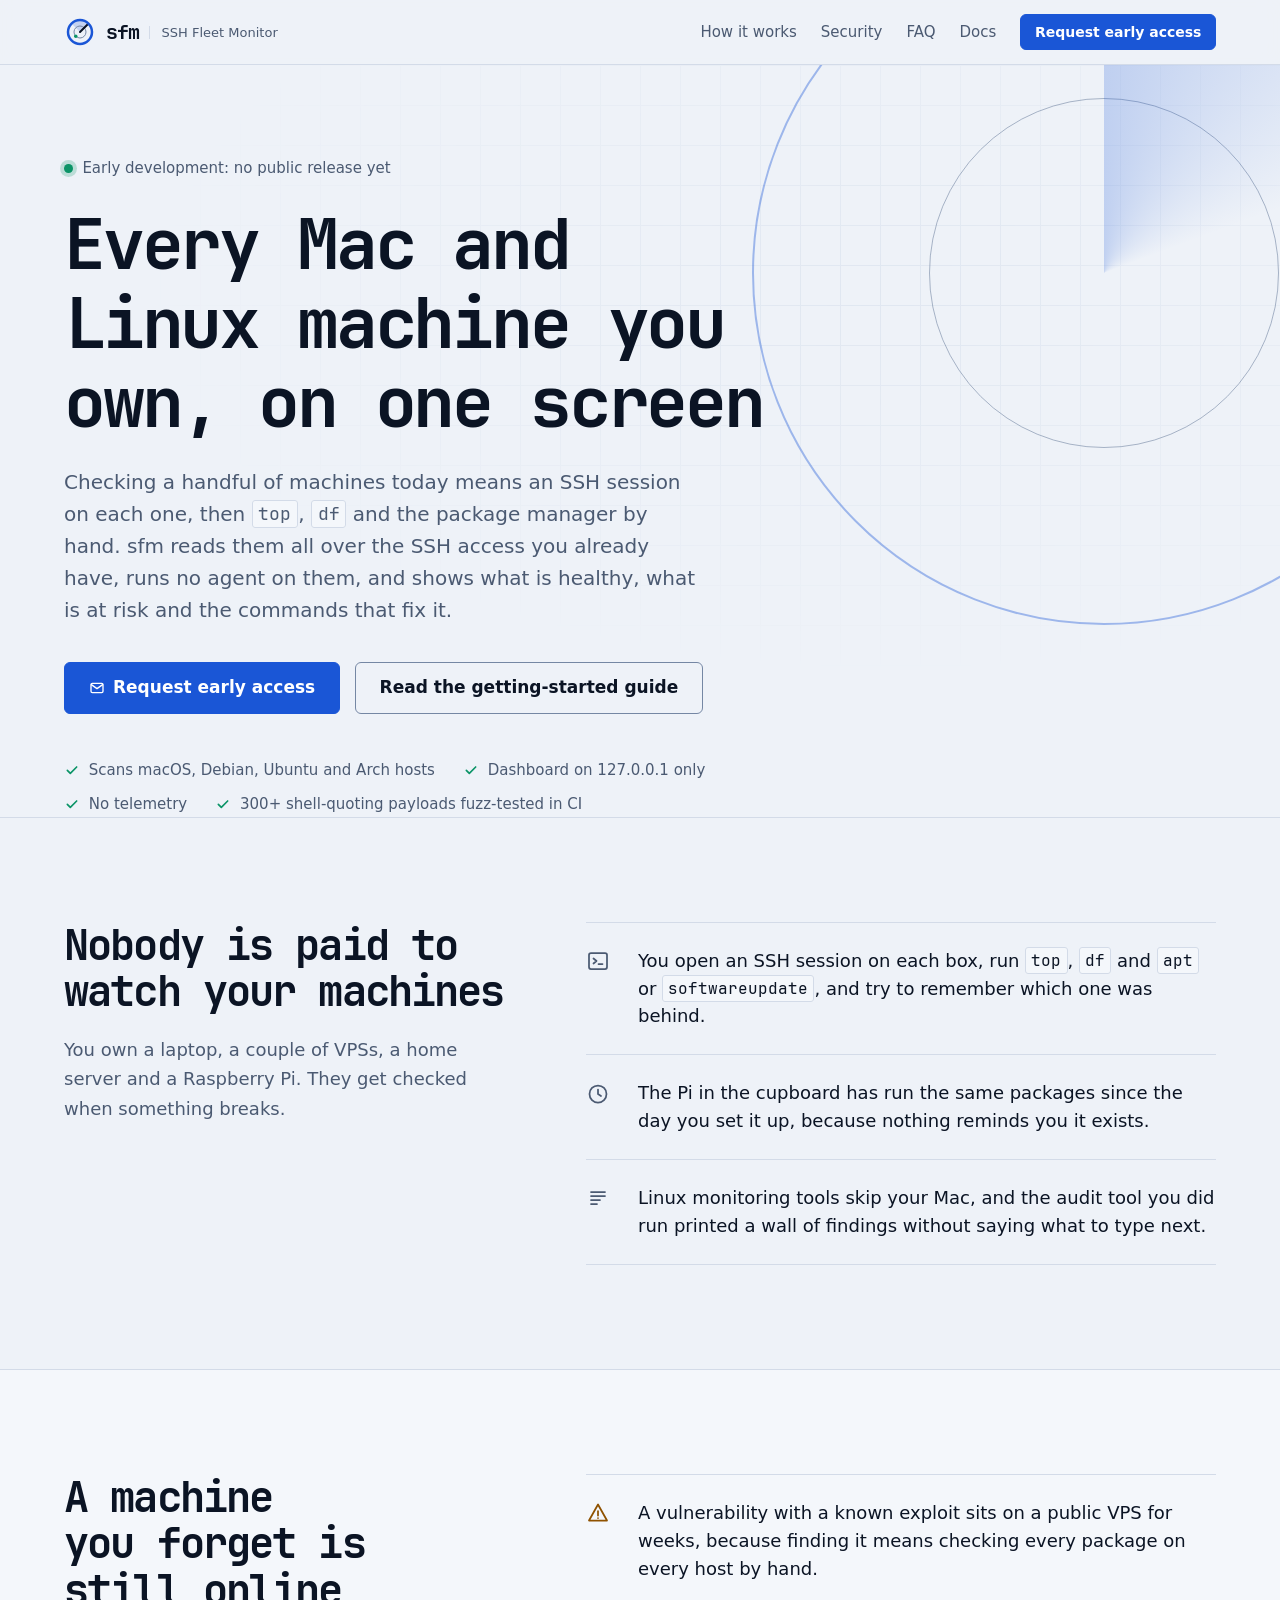
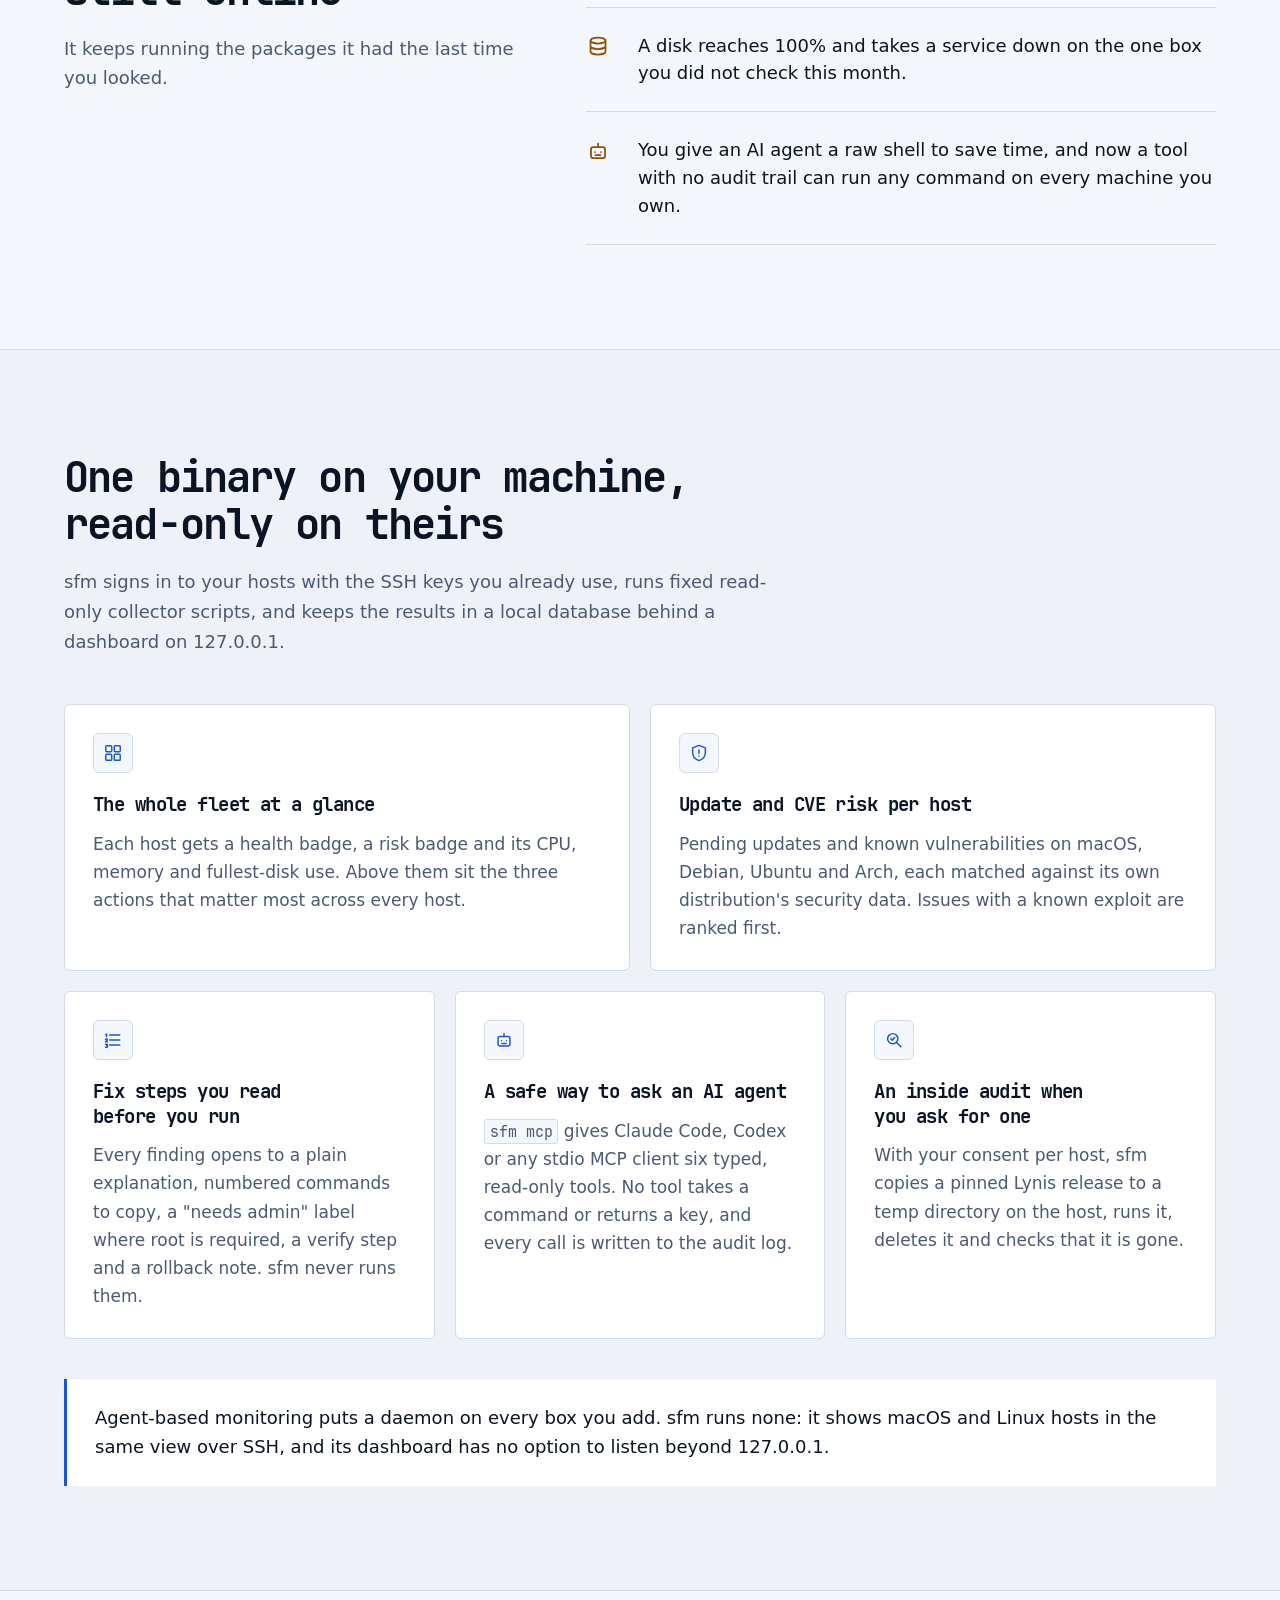
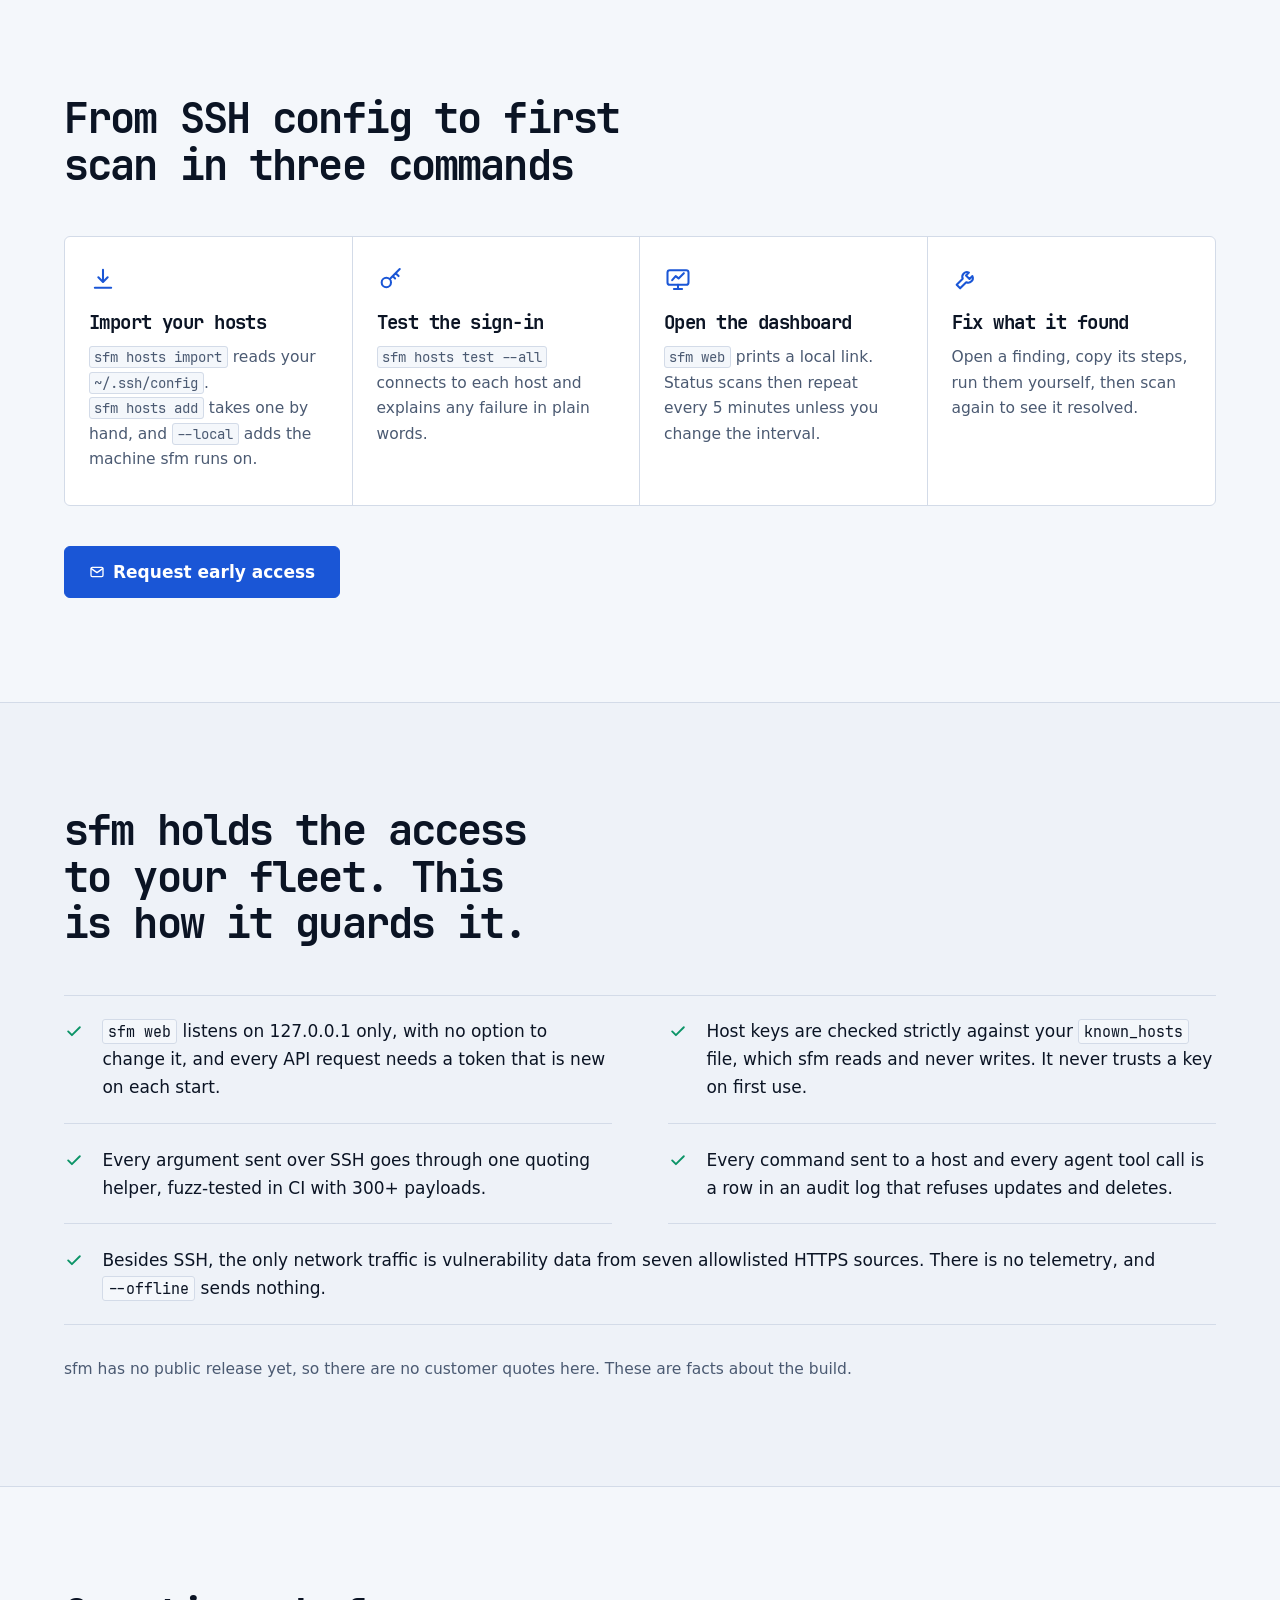
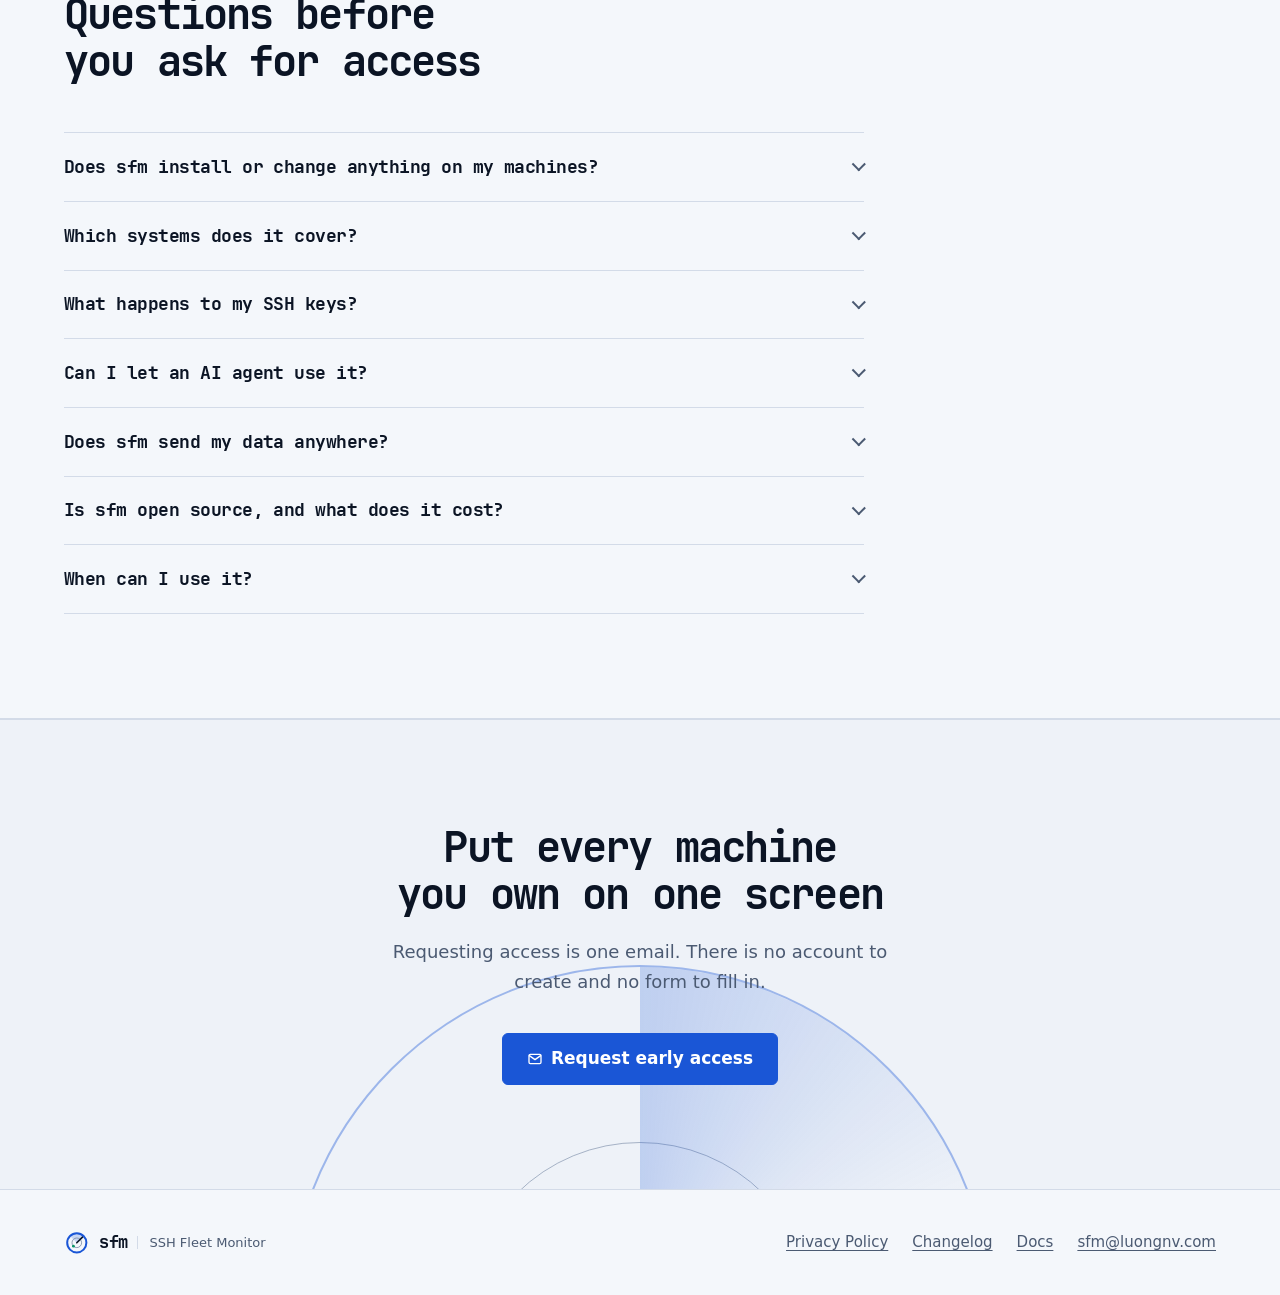
==== site/index.html @ f8fc0d54 "feat: add the sfm landing page, docs, changelog and privacy policy A static site in site/ (plain HTM" ====
<!doctype html>
<html lang="en">
<head>
<meta charset="utf-8">
<meta name="viewport" content="width=device-width, initial-scale=1">
<meta http-equiv="Content-Security-Policy" content="default-src 'none'; img-src 'self'; style-src 'self'; font-src 'self'; base-uri 'none'; form-action 'none'">
<meta name="referrer" content="no-referrer">
<meta name="color-scheme" content="light dark">
<title>sfm: every Mac and Linux machine you own, on one screen</title>
<meta name="description" content="sfm (SSH Fleet Monitor) reads your macOS and Linux machines over the SSH access you already have, runs no agent on them, and shows health, update and CVE risk, and the commands that fix it.">
<link rel="canonical" href="https://sfm.luongnv.com/">
<meta property="og:type" content="website">
<meta property="og:site_name" content="sfm">
<meta property="og:title" content="sfm: every Mac and Linux machine you own, on one screen">
<meta property="og:description" content="sfm (SSH Fleet Monitor) reads your macOS and Linux machines over the SSH access you already have, runs no agent on them, and shows health, update and CVE risk, and the commands that fix it.">
<meta property="og:url" content="https://sfm.luongnv.com/">
<meta property="og:image" content="https://sfm.luongnv.com/assets/logo/logo-icon-512.png">
<meta name="twitter:card" content="summary">
<link rel="icon" type="image/svg+xml" href="assets/logo/favicon.svg">
<link rel="icon" sizes="48x48" href="assets/logo/favicon.ico">
<link rel="apple-touch-icon" href="assets/logo/logo-icon-512.png">
<link rel="preload" href="assets/fonts/JetBrainsMono-Bold.woff2" as="font" type="font/woff2" crossorigin>
<link rel="stylesheet" href="assets/css/site.css">
</head>
<body>
<a class="skip" href="#main">Skip to content</a>
<header class="site-header">
<div class="wrap">
<a class="brand" href="index.html" aria-label="sfm home">
<svg viewBox="0 0 64 64" aria-hidden="true" focusable="false">
<path class="mark-sector" d="M32 32L15.03 15.03A24 24 0 0 1 48.97 15.03Z"/>
<path class="mark-range" stroke-width="2" d="M20 32a12 12 0 1 0 24 0a12 12 0 1 0 -24 0Z"/>
<path class="mark-sweep" stroke-width="4" stroke-linecap="round" d="M32 32L47.56 16.44"/>
<path class="mark-ring" stroke-width="5" d="M8 32a24 24 0 1 0 48 0a24 24 0 1 0 -48 0Z"/>
<path class="mark-host" d="M20.01 40.49a3.5 3.5 0 1 0 7 0a3.5 3.5 0 1 0 -7 0Z"/>
</svg>
<span>sfm</span>
<span class="brand-name">SSH Fleet Monitor</span>
</a>
<nav class="nav" aria-label="Main">
<a class="nav-link" href="#how">How it works</a>
<a class="nav-link" href="#security">Security</a>
<a class="nav-link" href="#faq">FAQ</a>
<a class="nav-link" href="docs.html">Docs</a>
<a class="btn btn-sm" href="mailto:sfm@luongnv.com?subject=sfm%20early%20access">Request early access</a>
</nav>
</div>
</header>
<main id="main">

<section class="hero">
<div class="scope" aria-hidden="true"></div>
<div class="wrap">
<div class="hero-copy">
<p class="status">Early development: no public release yet</p>
<h1>Every Mac and Linux machine you own, on one screen</h1>
<p class="lede">Checking a handful of machines today means an SSH session on each one, then <code>top</code>, <code>df</code> and the package manager by hand. sfm reads them all over the SSH access you already have, runs no agent on them, and shows what is healthy, what is at risk and the commands that fix it.</p>
<div class="actions">
<a class="btn btn-lg" href="mailto:sfm@luongnv.com?subject=sfm%20early%20access"><svg viewBox="0 0 24 24" aria-hidden="true" focusable="false"><rect x="3" y="5" width="18" height="14" rx="2"/><path d="m3.5 7 8.5 6 8.5-6"/></svg>Request early access</a>
<a class="btn btn-lg btn-ghost" href="docs.html">Read the getting-started guide</a>
</div>
<ul class="trust">
<li><svg viewBox="0 0 24 24" aria-hidden="true" focusable="false"><path d="m5 12.5 4.5 4.5L19 7.5"/></svg>Scans macOS, Debian, Ubuntu and Arch hosts</li>
<li><svg viewBox="0 0 24 24" aria-hidden="true" focusable="false"><path d="m5 12.5 4.5 4.5L19 7.5"/></svg>Dashboard on 127.0.0.1 only</li>
<li><svg viewBox="0 0 24 24" aria-hidden="true" focusable="false"><path d="m5 12.5 4.5 4.5L19 7.5"/></svg>No telemetry</li>
<li><svg viewBox="0 0 24 24" aria-hidden="true" focusable="false"><path d="m5 12.5 4.5 4.5L19 7.5"/></svg>300+ shell-quoting payloads fuzz-tested in CI</li>
</ul>
</div>

</div>
<div class="hero-base"></div>
</section>

<section class="section" id="problem">
<div class="wrap split">
<div class="section-head">
<h2>Nobody is paid to watch your machines</h2>
<p>You own a laptop, a couple of VPSs, a home server and a Raspberry Pi. They get checked when something breaks.</p>
</div>
<ul class="cases">
<li><svg viewBox="0 0 24 24" aria-hidden="true" focusable="false"><rect x="3" y="4" width="18" height="16" rx="2"/><path d="m7.5 9.5 3 2.5-3 2.5M12.5 15h4"/></svg><span>You open an SSH session on each box, run <code>top</code>, <code>df</code> and <code>apt</code> or <code>softwareupdate</code>, and try to remember which one was behind.</span></li>
<li><svg viewBox="0 0 24 24" aria-hidden="true" focusable="false"><circle cx="12" cy="12" r="8.5"/><path d="M12 7.5V12l3 2"/></svg><span>The Pi in the cupboard has run the same packages since the day you set it up, because nothing reminds you it exists.</span></li>
<li><svg viewBox="0 0 24 24" aria-hidden="true" focusable="false"><path d="M5 6h14M5 10h14M5 14h9M5 18h6"/></svg><span>Linux monitoring tools skip your Mac, and the audit tool you did run printed a wall of findings without saying what to type next.</span></li>
</ul>
</div>
</section>

<section class="section band" id="cost">
<div class="wrap split">
<div class="section-head">
<h2>A machine you forget is still online</h2>
<p>It keeps running the packages it had the last time you looked.</p>
</div>
<ul class="cases cases-warn">
<li><svg viewBox="0 0 24 24" aria-hidden="true" focusable="false"><path d="M12 3.5 3 19.5h18L12 3.5Z"/><path d="M12 10v4.5M12 17h.01"/></svg><span>A vulnerability with a known exploit sits on a public VPS for weeks, because finding it means checking every package on every host by hand.</span></li>
<li><svg viewBox="0 0 24 24" aria-hidden="true" focusable="false"><ellipse cx="12" cy="6.5" rx="7.5" ry="3"/><path d="M4.5 6.5v11c0 1.7 3.4 3 7.5 3s7.5-1.3 7.5-3v-11M4.5 12c0 1.7 3.4 3 7.5 3s7.5-1.3 7.5-3"/></svg><span>A disk reaches 100% and takes a service down on the one box you did not check this month.</span></li>
<li><svg viewBox="0 0 24 24" aria-hidden="true" focusable="false"><rect x="5" y="8" width="14" height="11" rx="2"/><path d="M12 8V4.5M9 13h.01M15 13h.01M9.5 16h5"/></svg><span>You give an AI agent a raw shell to save time, and now a tool with no audit trail can run any command on every machine you own.</span></li>
</ul>
</div>
</section>

<section class="section" id="solution">
<div class="wrap">
<div class="section-head">
<h2>One binary on your machine, read-only on theirs</h2>
<p>sfm signs in to your hosts with the SSH keys you already use, runs fixed read-only collector scripts, and keeps the results in a local database behind a dashboard on 127.0.0.1.</p>
</div>
<div class="features">
<article class="feature feature-wide">
<svg class="feature-icon" viewBox="0 0 24 24" aria-hidden="true" focusable="false"><rect x="3.5" y="3.5" width="7" height="7" rx="1"/><rect x="13.5" y="3.5" width="7" height="7" rx="1"/><rect x="3.5" y="13.5" width="7" height="7" rx="1"/><rect x="13.5" y="13.5" width="7" height="7" rx="1"/></svg>
<h3>The whole fleet at a glance</h3>
<p>Each host gets a health badge, a risk badge and its CPU, memory and fullest-disk use. Above them sit the three actions that matter most across every host.</p>
</article>
<article class="feature feature-wide">
<svg class="feature-icon" viewBox="0 0 24 24" aria-hidden="true" focusable="false"><path d="M12 3 4.5 6v5.5c0 4.4 3 8 7.5 9.5 4.5-1.500 7.500-5.100 7.500-9.500V6L12 3Z"/><path d="M12 8.5v4M12 15.500h.010"/></svg>
<h3>Update and CVE risk per host</h3>
<p>Pending updates and known vulnerabilities on macOS, Debian, Ubuntu and Arch, each matched against its own distribution's security data. Issues with a known exploit are ranked first.</p>
</article>
<article class="feature">
<svg class="feature-icon" viewBox="0 0 24 24" aria-hidden="true" focusable="false"><path d="M8 6h12M8 12h12M8 18h12"/><path d="M3.500 5.500 4.500 5v3M3.300 11.300a1 1 0 1 1 1.700.900L3.300 14h2M3.300 17h1.400a.9.900 0 0 1 0 1.800.9.900 0 0 1 0 1.800H3.300"/></svg>
<h3>Fix steps you read before you run</h3>
<p>Every finding opens to a plain explanation, numbered commands to copy, a "needs admin" label where root is required, a verify step and a rollback note. sfm never runs them.</p>
</article>
<article class="feature">
<svg class="feature-icon" viewBox="0 0 24 24" aria-hidden="true" focusable="false"><rect x="5" y="8" width="14" height="11" rx="2"/><path d="M12 8V4.500M9 13h.010M15 13h.010M9.500 16h5"/></svg>
<h3>A safe way to ask an AI agent</h3>
<p><code>sfm mcp</code> gives Claude Code, Codex or any stdio MCP client six typed, read-only tools. No tool takes a command or returns a key, and every call is written to the audit log.</p>
</article>
<article class="feature">
<svg class="feature-icon" viewBox="0 0 24 24" aria-hidden="true" focusable="false"><circle cx="10.500" cy="10.500" r="6"/><path d="m15 15 5 5M8.300 10.700l1.600 1.600 3-3.200"/></svg>
<h3>An inside audit when you ask for one</h3>
<p>With your consent per host, sfm copies a pinned Lynis release to a temp directory on the host, runs it, deletes it and checks that it is gone.</p>
</article>
</div>
<p class="versus">Agent-based monitoring puts a daemon on every box you add. sfm runs none: it shows macOS and Linux hosts in the same view over SSH, and its dashboard has no option to listen beyond 127.0.0.1.</p>

</div>
</section>

<section class="section band" id="how">
<div class="wrap">
<div class="section-head">
<h2>From SSH config to first scan in three commands</h2>
</div>
<ol class="steps">
<li><svg viewBox="0 0 24 24" aria-hidden="true" focusable="false"><path d="M12 4v10M8 10.500l4 4 4-4M5 19.500h14"/></svg>
<h3>Import your hosts</h3>
<p><code>sfm hosts import</code> reads your <code>~/.ssh/config</code>. <code>sfm hosts add</code> takes one by hand, and <code>--local</code> adds the machine sfm runs on.</p></li>
<li><svg viewBox="0 0 24 24" aria-hidden="true" focusable="false"><circle cx="8" cy="15" r="4"/><path d="m11 12 8.500-8.500M16 7l2.500 2.500M13.500 9.500l2 2"/></svg>
<h3>Test the sign-in</h3>
<p><code>sfm hosts test --all</code> connects to each host and explains any failure in plain words.</p></li>
<li><svg viewBox="0 0 24 24" aria-hidden="true" focusable="false"><rect x="3" y="4.500" width="18" height="12.500" rx="2"/><path d="M8.500 20.500h7M12 17v3.500M7 13l3-3.500 2.500 2 4.500-4.500"/></svg>
<h3>Open the dashboard</h3>
<p><code>sfm web</code> prints a local link. Status scans then repeat every 5 minutes unless you change the interval.</p></li>
<li><svg viewBox="0 0 24 24" aria-hidden="true" focusable="false"><path d="M14.500 6.500a4 4 0 0 0-5.300 5.300L4 17l3 3 5.200-5.200a4 4 0 0 0 5.300-5.300L15 12l-3-3 2.500-2.500Z"/></svg>
<h3>Fix what it found</h3>
<p>Open a finding, copy its steps, run them yourself, then scan again to see it resolved.</p></li>
</ol>
<div class="actions after-steps">
<a class="btn btn-lg" href="mailto:sfm@luongnv.com?subject=sfm%20early%20access"><svg viewBox="0 0 24 24" aria-hidden="true" focusable="false"><rect x="3" y="5" width="18" height="14" rx="2"/><path d="m3.5 7 8.5 6 8.5-6"/></svg>Request early access</a>
</div>
</div>
</section>

<section class="section" id="security">
<div class="wrap">
<div class="section-head">
<h2>sfm holds the access to your fleet. This is how it guards it.</h2>
</div>
<ul class="guards">
<li><svg viewBox="0 0 24 24" aria-hidden="true" focusable="false"><path d="m5 12.5 4.5 4.5L19 7.5"/></svg><span><code>sfm web</code> listens on 127.0.0.1 only, with no option to change it, and every API request needs a token that is new on each start.</span></li>
<li><svg viewBox="0 0 24 24" aria-hidden="true" focusable="false"><path d="m5 12.5 4.5 4.5L19 7.5"/></svg><span>Host keys are checked strictly against your <code>known_hosts</code> file, which sfm reads and never writes. It never trusts a key on first use.</span></li>
<li><svg viewBox="0 0 24 24" aria-hidden="true" focusable="false"><path d="m5 12.5 4.5 4.5L19 7.5"/></svg><span>Every argument sent over SSH goes through one quoting helper, fuzz-tested in CI with 300+ payloads.</span></li>
<li><svg viewBox="0 0 24 24" aria-hidden="true" focusable="false"><path d="m5 12.5 4.5 4.5L19 7.5"/></svg><span>Every command sent to a host and every agent tool call is a row in an audit log that refuses updates and deletes.</span></li>
<li><svg viewBox="0 0 24 24" aria-hidden="true" focusable="false"><path d="m5 12.5 4.5 4.5L19 7.5"/></svg><span>Besides SSH, the only network traffic is vulnerability data from seven allowlisted HTTPS sources. There is no telemetry, and <code>--offline</code> sends nothing.</span></li>
</ul>
<p class="note">sfm has no public release yet, so there are no customer quotes here. These are facts about the build.</p>
</div>
</section>

<section class="section band" id="faq">
<div class="wrap">
<div class="section-head">
<h2>Questions before you ask for access</h2>
</div>
<div class="faq">
<details>
<summary>Does sfm install or change anything on my machines?</summary>
<p>No agent, no daemon and no changes. Status and risk scans run fixed read-only scripts over SSH and write no files of their own on the host. Fix steps are text to copy: sfm never runs them. The optional Lynis audit is the one exception. It needs your consent per host, runs from a temp directory and removes it afterwards.</p>
</details>
<details>
<summary>Which systems does it cover?</summary>
<p>sfm runs on macOS (Apple Silicon and Intel) and Linux (x64 and arm64). It scans hosts running macOS, Debian, Ubuntu and its derivatives, and Arch Linux and its derivatives. The Lynis audit covers macOS and Debian hosts. There is no Windows build.</p>
</details>
<details>
<summary>What happens to my SSH keys?</summary>
<p>By default sfm uses ssh-agent or the <code>IdentityFile</code> already in your SSH config and never copies a key. If you paste or generate a dedicated key, it is stored only as AES-256-GCM ciphertext, with the master key in the OS keychain. No interface prints or returns a private key.</p>
</details>
<details>
<summary>Can I let an AI agent use it?</summary>
<p>Yes, through <code>sfm mcp</code>. Its six tools read stored scan results. The one tool that reaches a host runs the read-only status collector at most once per 60 seconds per host. Every answer carries a fixed notice that its strings are untrusted data, never instructions.</p>
</details>
<details>
<summary>Does sfm send my data anywhere?</summary>
<p>There is no telemetry and no hosted service. <code>sfm web</code> downloads vulnerability data from seven allowlisted sources. One of them, OSV.dev, receives CVE IDs only, never a package, version or hostname. <code>sfm web --offline</code> uses cached data and sends nothing.</p>
</details>
<details>
<summary>Is sfm open source, and what does it cost?</summary>
<p>sfm is proprietary software. Pricing and license terms are not announced; they will be published with the first release.</p>
</details>
<details>
<summary>When can I use it?</summary>
<p>sfm is in early development and has no public release yet. Request early access by email to be told when a build is available.</p>
</details>
</div>
</div>
</section>

<section class="final">
<div class="scope" aria-hidden="true"></div>
<div class="wrap">
<h2>Put every machine you own on one screen</h2>
<p>Requesting access is one email. There is no account to create and no form to fill in.</p>
<div class="actions">
<a class="btn btn-lg" href="mailto:sfm@luongnv.com?subject=sfm%20early%20access"><svg viewBox="0 0 24 24" aria-hidden="true" focusable="false"><rect x="3" y="5" width="18" height="14" rx="2"/><path d="m3.5 7 8.5 6 8.5-6"/></svg>Request early access</a>
</div>
</div>
</section>

</main>
<footer class="site-footer">
<div class="wrap">
<a class="brand" href="index.html" aria-label="sfm home">
<svg viewBox="0 0 64 64" aria-hidden="true" focusable="false">
<path class="mark-sector" d="M32 32L15.03 15.03A24 24 0 0 1 48.97 15.03Z"/>
<path class="mark-range" stroke-width="2" d="M20 32a12 12 0 1 0 24 0a12 12 0 1 0 -24 0Z"/>
<path class="mark-sweep" stroke-width="4" stroke-linecap="round" d="M32 32L47.56 16.44"/>
<path class="mark-ring" stroke-width="5" d="M8 32a24 24 0 1 0 48 0a24 24 0 1 0 -48 0Z"/>
<path class="mark-host" d="M20.01 40.49a3.5 3.5 0 1 0 7 0a3.5 3.5 0 1 0 -7 0Z"/>
</svg>
<span>sfm</span>
<span class="brand-name">SSH Fleet Monitor</span>
</a>
<ul class="foot-links">
<li><a href="privacy.html">Privacy Policy</a></li>
<li><a href="changelog.html">Changelog</a></li>
<li><a href="docs.html">Docs</a></li>
<li><a href="mailto:sfm@luongnv.com">sfm@luongnv.com</a></li>
</ul>
</div>
</footer>
</body>
</html>
---- site/assets/css/site.css ----
/*
 * sfm.luongnv.com
 *
 * Direction: an instrument panel. The brand's navy with assurance-blue
 * lines and one green signal, the logo's radar scope as the only ornament,
 * and JetBrains Mono (the wordmark's face, "the command you type") for
 * headlines and commands. Running text uses the system sans, as the sfm
 * dashboard does.
 *
 * Everything is served from this origin: no web font CDN, no script, no
 * analytics. The pages carry a Content-Security-Policy that allows nothing
 * else, so there is no inline style and no style attribute anywhere.
 */

@font-face {
  font-family: "JetBrains Mono";
  src: url("../fonts/JetBrainsMono-Regular.woff2") format("woff2");
  font-weight: 400;
  font-style: normal;
  font-display: swap;
}

@font-face {
  font-family: "JetBrains Mono";
  src: url("../fonts/JetBrainsMono-Bold.woff2") format("woff2");
  font-weight: 700;
  font-style: normal;
  font-display: swap;
}

/* Palette: the logo set's light values. Every text pair below is WCAG AA. */
:root {
  color-scheme: light dark;
  --bg: #eef2f8;
  --surface: #ffffff;
  --surface-2: #f4f7fb;
  --line: #d3dbe8;
  --line-strong: #7587a4;
  --text: #0b1424;
  --muted: #4b5a72;
  --accent: #1a56d6;
  --accent-ink: #ffffff;
  --signal: #0b9467;
  --warn: #8f5200;
  --grid: #dfe6f0;
  --shadow: 0 1px 2px rgba(11, 20, 36, 0.05), 0 24px 48px -24px rgba(11, 20, 36, 0.28);
  --sans: ui-sans-serif, system-ui, -apple-system, "Segoe UI", "Helvetica Neue", Arial, sans-serif;
  --mono: "JetBrains Mono", ui-monospace, "SF Mono", SFMono-Regular, Menlo, Consolas, monospace;
  --wrap: 72rem;
  --radius: 6px;
}

/* The logo set's dark values: the navy the mark was drawn on. */
@media (prefers-color-scheme: dark) {
  :root {
    --bg: #0a1120;
    --surface: #0f1a2e;
    --surface-2: #0c1526;
    --line: #1c2a44;
    --line-strong: #5b6f8f;
    --text: #eaf1fb;
    --muted: #8fa1bb;
    --accent: #4d9fff;
    --accent-ink: #0a1120;
    --signal: #3ddc97;
    --warn: #f2b544;
    --grid: #111c30;
    --shadow: 0 1px 2px rgba(0, 0, 0, 0.4), 0 28px 56px -24px rgba(0, 0, 0, 0.7);
  }
}

*,
*::before,
*::after {
  box-sizing: border-box;
}

html {
  -webkit-text-size-adjust: 100%;
  scroll-behavior: smooth;
  scroll-padding-top: 5rem;
}

body {
  margin: 0;
  background: var(--bg);
  color: var(--text);
  font: 400 1.0625rem/1.65 var(--sans);
  -webkit-font-smoothing: antialiased;
  text-rendering: optimizeLegibility;
}

img,
svg {
  display: block;
  max-width: 100%;
}

img {
  height: auto;
}

a {
  color: var(--accent);
  text-decoration: underline;
  text-decoration-thickness: 1px;
  text-underline-offset: 0.18em;
}

a:hover {
  text-decoration-thickness: 2px;
}

:focus-visible {
  outline: 2px solid var(--accent);
  outline-offset: 3px;
  border-radius: 2px;
}

code,
kbd,
pre {
  font-family: var(--mono);
  font-size: 0.9em;
}

/* Inline commands read as the thing you type: tinted, never boxed in a pill. */
:not(pre) > code {
  padding: 0.08em 0.32em;
  border: 1px solid var(--line);
  border-radius: 3px;
  background: var(--surface-2);
  white-space: nowrap;
}

.wrap {
  width: min(100% - 2.5rem, var(--wrap));
  margin-inline: auto;
}

.skip {
  position: absolute;
  left: 1rem;
  top: -4rem;
  z-index: 100;
  padding: 0.6rem 0.9rem;
  background: var(--surface);
  border: 1px solid var(--line-strong);
  border-radius: var(--radius);
}

.skip:focus {
  top: 1rem;
}

/* ---------- Header ---------- */

.site-header {
  position: sticky;
  top: 0;
  z-index: 50;
  border-bottom: 1px solid var(--line);
  background: color-mix(in srgb, var(--bg) 88%, transparent);
  backdrop-filter: blur(10px);
  -webkit-backdrop-filter: blur(10px);
}

.site-header .wrap {
  display: flex;
  align-items: center;
  gap: 1.5rem;
  min-height: 4rem;
}

.brand {
  display: inline-flex;
  align-items: center;
  gap: 0.6rem;
  color: var(--text);
  text-decoration: none;
  font: 700 1.25rem/1 var(--mono);
  letter-spacing: -0.03em;
}

.brand:hover {
  text-decoration: none;
}

.brand svg {
  width: 2rem;
  height: 2rem;
}

.brand-name {
  padding-left: 0.7rem;
  border-left: 1px solid var(--line);
  color: var(--muted);
  font: 400 0.8125rem/1 var(--sans);
  letter-spacing: 0;
}

/* The mark, inline so it follows the theme (as in the sfm dashboard). */
.mark-ring {
  fill: none;
  stroke: var(--accent);
}

.mark-sector {
  fill: var(--accent);
  fill-opacity: 0.2;
}

.mark-range {
  fill: none;
  stroke: var(--line-strong);
}

.mark-sweep {
  fill: none;
  stroke: var(--text);
}

.mark-host {
  fill: var(--signal);
}

.nav {
  display: flex;
  align-items: center;
  gap: 1.5rem;
  margin-left: auto;
}

.nav a:not(.btn) {
  color: var(--muted);
  font-size: 0.9375rem;
  text-decoration: none;
}

.nav a:not(.btn):hover,
.nav a[aria-current="page"] {
  color: var(--text);
}

.nav a[aria-current="page"] {
  text-decoration: underline;
  text-decoration-color: var(--accent);
  text-decoration-thickness: 2px;
  text-underline-offset: 0.5em;
}

/* ---------- Buttons ---------- */

.btn {
  display: inline-flex;
  align-items: center;
  justify-content: center;
  gap: 0.5rem;
  min-height: 2.75rem;
  padding: 0.6rem 1.15rem;
  border: 1px solid var(--accent);
  border-radius: var(--radius);
  background: var(--accent);
  color: var(--accent-ink);
  font: 600 0.9375rem/1.2 var(--sans);
  text-decoration: none;
  transition:
    transform 120ms ease,
    box-shadow 120ms ease,
    background-color 120ms ease;
}

.btn:hover {
  text-decoration: none;
  transform: translateY(-1px);
  box-shadow: 0 8px 20px -10px var(--accent);
}

.btn:active {
  transform: translateY(0);
  box-shadow: none;
}

.btn svg {
  width: 1rem;
  height: 1rem;
  fill: none;
  stroke: currentColor;
  stroke-width: 2;
  stroke-linecap: round;
  stroke-linejoin: round;
}

.btn-lg {
  min-height: 3.25rem;
  padding: 0.85rem 1.5rem;
  font-size: 1.0625rem;
}

.btn-ghost {
  border-color: var(--line-strong);
  background: transparent;
  color: var(--text);
}

.btn-ghost:hover {
  box-shadow: none;
  border-color: var(--text);
}

.btn-sm {
  min-height: 2.25rem;
  padding: 0.4rem 0.85rem;
  font-size: 0.875rem;
}

/* ---------- Hero ---------- */

.hero {
  position: relative;
  overflow: hidden;
  padding: 5.5rem 0 0;
  isolation: isolate;
}

/* A faint chart grid, fading out: the panel the scope sits on. */
.hero::before {
  content: "";
  position: absolute;
  inset: 0;
  z-index: -2;
  background-image:
    linear-gradient(var(--grid) 1px, transparent 1px),
    linear-gradient(90deg, var(--grid) 1px, transparent 1px);
  background-size: 40px 40px;
  -webkit-mask-image: radial-gradient(ellipse 75% 65% at 70% 30%, #000 0%, transparent 78%);
  mask-image: radial-gradient(ellipse 75% 65% at 70% 30%, #000 0%, transparent 78%);
}

/* The logo's scope, large and off the right edge, with one slow sweep. */
.scope {
  position: absolute;
  top: -9rem;
  right: -11rem;
  z-index: -1;
  width: 44rem;
  height: 44rem;
  border: 2px solid color-mix(in srgb, var(--accent) 38%, transparent);
  border-radius: 50%;
  pointer-events: none;
}

.scope::before {
  content: "";
  position: absolute;
  inset: 25%;
  border: 1px solid color-mix(in srgb, var(--line-strong) 60%, transparent);
  border-radius: 50%;
}

.scope::after {
  content: "";
  position: absolute;
  inset: 0;
  border-radius: 50%;
  background: conic-gradient(
    from 0deg,
    color-mix(in srgb, var(--accent) 22%, transparent) 0deg,
    transparent 70deg,
    transparent 360deg
  );
  animation: sweep 14s linear infinite;
}

@keyframes sweep {
  to {
    transform: rotate(-360deg);
  }
}

.hero-copy {
  max-width: 46rem;
}

.status {
  display: inline-flex;
  align-items: center;
  gap: 0.6rem;
  margin: 0 0 1.5rem;
  color: var(--muted);
  font-size: 0.9375rem;
}

.status::before {
  content: "";
  width: 0.55rem;
  height: 0.55rem;
  border-radius: 50%;
  background: var(--signal);
  box-shadow: 0 0 0 4px color-mix(in srgb, var(--signal) 22%, transparent);
}

h1,
h2,
h3 {
  margin: 0;
  font-family: var(--mono);
  font-weight: 700;
  line-height: 1.12;
  letter-spacing: -0.045em;
  text-wrap: balance;
}

h1 {
  font-size: clamp(2.35rem, 6.2vw, 4.4rem);
}

h2 {
  font-size: clamp(1.75rem, 3.6vw, 2.6rem);
}

h3 {
  font-size: 1.1875rem;
  letter-spacing: -0.03em;
  line-height: 1.3;
}

.lede {
  margin: 1.5rem 0 0;
  max-width: 40rem;
  color: var(--muted);
  font-size: clamp(1.0625rem, 1.6vw, 1.25rem);
  line-height: 1.6;
}

.actions {
  display: flex;
  flex-wrap: wrap;
  align-items: center;
  gap: 0.9rem;
  margin-top: 2.25rem;
}

.trust {
  display: flex;
  flex-wrap: wrap;
  gap: 0.6rem 1.75rem;
  margin: 2.75rem 0 0;
  padding: 0;
  list-style: none;
  color: var(--muted);
  font-size: 0.9375rem;
}

.trust li {
  display: flex;
  align-items: center;
  gap: 0.55rem;
}

.trust svg {
  flex: none;
  width: 1rem;
  height: 1rem;
  fill: none;
  stroke: var(--signal);
  stroke-width: 2.5;
  stroke-linecap: round;
  stroke-linejoin: round;
}

/* ---------- Screenshots ---------- */

.shot {
  margin: 0;
}

.shot-frame {
  overflow: hidden;
  border: 1px solid var(--line);
  border-radius: 10px;
  background: var(--surface);
  box-shadow: var(--shadow);
}

.shot-frame img {
  width: 100%;
}

.shot figcaption {
  margin-top: 0.85rem;
  color: var(--muted);
  font-size: 0.875rem;
}

.hero-shot {
  margin-top: 4rem;
}

/* The hero image runs off the bottom of the section, like a panel sliding up. */
.hero-shot .shot-frame {
  border-bottom: 0;
  border-radius: 10px 10px 0 0;
}

.hero-shot figcaption {
  margin: 0;
  padding: 0.75rem 0 0.9rem;
}

.hero-base {
  border-top: 1px solid var(--line);
}

/* ---------- Sections ---------- */

.section {
  padding: 6.5rem 0;
}

.section-tight {
  padding: 5rem 0;
}

.band {
  border-block: 1px solid var(--line);
  background: var(--surface-2);
}

.section-head {
  max-width: 44rem;
  margin-bottom: 3rem;
}

.section-head p {
  margin: 1.25rem 0 0;
  color: var(--muted);
  font-size: 1.125rem;
}

/* Problem and agitate: two columns, the claim on the left, the cases on the right. */
.split {
  display: grid;
  grid-template-columns: minmax(0, 5fr) minmax(0, 7fr);
  gap: 3rem 4.5rem;
  align-items: start;
}

.split .section-head {
  margin: 0;
  position: sticky;
  top: 6.5rem;
}

.cases {
  margin: 0;
  padding: 0;
  list-style: none;
  border-top: 1px solid var(--line);
}

.cases li {
  display: grid;
  grid-template-columns: 2.25rem minmax(0, 1fr);
  gap: 1rem;
  padding: 1.5rem 0;
  border-bottom: 1px solid var(--line);
  font-size: 1.125rem;
  line-height: 1.55;
}

.cases svg {
  width: 1.5rem;
  height: 1.5rem;
  margin-top: 0.15rem;
  fill: none;
  stroke: var(--muted);
  stroke-width: 1.75;
  stroke-linecap: round;
  stroke-linejoin: round;
}

.cases-warn svg {
  stroke: var(--warn);
}

/* ---------- Features ---------- */

.features {
  display: grid;
  grid-template-columns: repeat(6, minmax(0, 1fr));
  gap: 1.25rem;
}

.feature {
  grid-column: span 2;
  display: flex;
  flex-direction: column;
  padding: 1.75rem;
  border: 1px solid var(--line);
  border-radius: var(--radius);
  background: var(--surface);
}

.feature-wide {
  grid-column: span 3;
}

.feature p {
  margin: 0.75rem 0 0;
  color: var(--muted);
}

.feature-icon {
  width: 2.5rem;
  height: 2.5rem;
  margin-bottom: 1.25rem;
  padding: 0.55rem;
  border: 1px solid var(--line);
  border-radius: var(--radius);
  background: var(--surface-2);
  fill: none;
  stroke: var(--accent);
  stroke-width: 1.75;
  stroke-linecap: round;
  stroke-linejoin: round;
}

.versus {
  margin: 2.5rem 0 0;
  padding: 1.5rem 1.75rem;
  border-left: 3px solid var(--accent);
  background: var(--surface);
  font-size: 1.125rem;
}

.shot-pair {
  display: grid;
  grid-template-columns: minmax(0, 1fr) minmax(0, 1fr);
  gap: 1.5rem;
  margin-top: 3.5rem;
}

/* ---------- Steps ---------- */

.steps {
  display: grid;
  grid-template-columns: repeat(4, minmax(0, 1fr));
  gap: 0;
  margin: 0;
  padding: 0;
  list-style: none;
  border: 1px solid var(--line);
  border-radius: var(--radius);
  background: var(--surface);
}

.steps li {
  padding: 1.75rem 1.5rem 2rem;
  border-right: 1px solid var(--line);
}

.steps li:last-child {
  border-right: 0;
}

.steps svg {
  width: 1.75rem;
  height: 1.75rem;
  margin-bottom: 1.1rem;
  fill: none;
  stroke: var(--accent);
  stroke-width: 1.75;
  stroke-linecap: round;
  stroke-linejoin: round;
}

.steps p {
  margin: 0.6rem 0 0;
  color: var(--muted);
  font-size: 0.9688rem;
}

.steps code {
  white-space: nowrap;
}

.after-steps {
  margin-top: 2.5rem;
}

/* ---------- Guard list (the proof slot) ---------- */

.guards {
  display: grid;
  grid-template-columns: repeat(2, minmax(0, 1fr));
  gap: 0 3.5rem;
  margin: 0;
  padding: 0;
  list-style: none;
  border-top: 1px solid var(--line);
}

.guards li {
  display: grid;
  grid-template-columns: 1.5rem minmax(0, 1fr);
  gap: 0.9rem;
  padding: 1.35rem 0;
  border-bottom: 1px solid var(--line);
}

.guards li:last-child {
  grid-column: 1 / -1;
}

.guards svg {
  width: 1.25rem;
  height: 1.25rem;
  margin-top: 0.25rem;
  fill: none;
  stroke: var(--signal);
  stroke-width: 2.25;
  stroke-linecap: round;
  stroke-linejoin: round;
}

.note {
  margin: 2rem 0 0;
  color: var(--muted);
  font-size: 0.9688rem;
}

/* ---------- FAQ ---------- */

.faq {
  max-width: 50rem;
  border-top: 1px solid var(--line);
}

.faq details {
  border-bottom: 1px solid var(--line);
}

.faq summary {
  display: flex;
  align-items: center;
  justify-content: space-between;
  gap: 1.5rem;
  padding: 1.35rem 0;
  cursor: pointer;
  list-style: none;
  font: 700 1.0938rem/1.4 var(--mono);
  letter-spacing: -0.03em;
}

.faq summary::-webkit-details-marker {
  display: none;
}

.faq summary::after {
  content: "";
  flex: none;
  width: 0.6rem;
  height: 0.6rem;
  border-right: 2px solid var(--muted);
  border-bottom: 2px solid var(--muted);
  transform: rotate(45deg) translate(-2px, -2px);
  transition: transform 160ms ease;
}

.faq details[open] summary::after {
  transform: rotate(-135deg) translate(-2px, -2px);
}

.faq summary:hover {
  color: var(--accent);
}

.faq details p {
  margin: 0 0 1.5rem;
  max-width: 44rem;
  color: var(--muted);
}

/* ---------- Final call ---------- */

.final {
  position: relative;
  overflow: hidden;
  padding: 6.5rem 0;
  border-top: 1px solid var(--line);
  isolation: isolate;
}

.final .scope {
  top: auto;
  bottom: -30rem;
  right: 50%;
  margin-right: -22rem;
}

.final .wrap {
  max-width: 46rem;
  text-align: center;
}

.final p {
  margin: 1.25rem auto 0;
  max-width: 34rem;
  color: var(--muted);
  font-size: 1.125rem;
}

.final .actions {
  justify-content: center;
}

/* ---------- Footer ---------- */

.site-footer {
  border-top: 1px solid var(--line);
  background: var(--surface-2);
  padding: 2.5rem 0;
  color: var(--muted);
  font-size: 0.9375rem;
}

.site-footer .wrap {
  display: flex;
  flex-wrap: wrap;
  align-items: center;
  gap: 1rem 2rem;
}

.site-footer .brand {
  font-size: 1.0625rem;
}

.site-footer .brand svg {
  width: 1.6rem;
  height: 1.6rem;
}

.foot-links {
  display: flex;
  flex-wrap: wrap;
  gap: 0.5rem 1.5rem;
  margin: 0 0 0 auto;
  padding: 0;
  list-style: none;
}

.foot-links a {
  color: var(--muted);
}

.foot-links a:hover {
  color: var(--text);
}

/* ---------- Document pages (privacy, changelog, docs) ---------- */

.doc {
  padding: 4.5rem 0 6rem;
}

.doc .wrap {
  max-width: 50rem;
}

.doc-head {
  padding-bottom: 2rem;
  margin-bottom: 2.5rem;
  border-bottom: 1px solid var(--line);
}

.doc-head h1 {
  font-size: clamp(2rem, 4.6vw, 3rem);
}

.doc-meta {
  margin: 1rem 0 0;
  color: var(--muted);
  font-size: 0.9688rem;
}

.doc h2 {
  margin: 3rem 0 1rem;
  font-size: 1.5rem;
  letter-spacing: -0.035em;
}

.doc h3 {
  margin: 2rem 0 0.6rem;
}

.doc p,
.doc ul,
.doc ol,
.doc dl {
  margin: 0 0 1.1rem;
}

.doc ul,
.doc ol {
  padding-left: 1.35rem;
}

.doc li {
  margin-bottom: 0.5rem;
}

.doc li::marker {
  color: var(--muted);
}

.summary-box {
  margin: 0 0 2.5rem;
  padding: 1.35rem 1.5rem;
  border: 1px solid var(--line);
  border-left: 3px solid var(--accent);
  border-radius: var(--radius);
  background: var(--surface);
}

.summary-box p:last-child {
  margin-bottom: 0;
}

pre {
  margin: 0 0 1.25rem;
  padding: 1.1rem 1.25rem;
  overflow-x: auto;
  border: 1px solid var(--line);
  border-left: 3px solid var(--signal);
  border-radius: var(--radius);
  background: var(--surface);
  font-size: 0.875rem;
  line-height: 1.6;
  tab-size: 2;
}

pre code {
  font-size: inherit;
}

.table-wrap {
  margin: 0 0 1.5rem;
  overflow-x: auto;
  border: 1px solid var(--line);
  border-radius: var(--radius);
  background: var(--surface);
}

table {
  width: 100%;
  border-collapse: collapse;
  font-size: 0.9375rem;
}

th,
td {
  padding: 0.75rem 1rem;
  border-bottom: 1px solid var(--line);
  text-align: left;
  vertical-align: top;
}

tr:last-child td {
  border-bottom: 0;
}

th {
  background: var(--surface-2);
  color: var(--muted);
  font-weight: 600;
  white-space: nowrap;
}

td code {
  white-space: normal;
}

/* Commands stay on one line where the table has room for them. */
@media (min-width: 44rem) {
  td:first-child {
    width: 46%;
  }

  td:first-child code {
    white-space: nowrap;
  }
}

.release {
  padding: 1.5rem 1.75rem;
  border: 1px solid var(--line);
  border-radius: var(--radius);
  background: var(--surface);
}

.release h2 {
  margin-top: 0;
}

.toc {
  display: flex;
  flex-wrap: wrap;
  gap: 0.5rem 1.5rem;
  margin: 0 0 2.5rem;
  padding: 0;
  list-style: none;
  font-size: 0.9375rem;
}

.back {
  display: inline-block;
  margin-top: 2.5rem;
}

.lost {
  padding: 8rem 0;
  text-align: center;
}

.lost p {
  margin: 1.25rem 0 2rem;
  color: var(--muted);
}

/* ---------- Entrance: one staggered rise on load ---------- */

@keyframes rise {
  from {
    opacity: 0;
    transform: translateY(10px);
  }
}

.hero-copy > * {
  animation: rise 520ms cubic-bezier(0.2, 0.7, 0.2, 1) both;
}

.hero-copy > :nth-child(2) {
  animation-delay: 70ms;
}

.hero-copy > :nth-child(3) {
  animation-delay: 140ms;
}

.hero-copy > :nth-child(4) {
  animation-delay: 210ms;
}

.hero-copy > :nth-child(5) {
  animation-delay: 280ms;
}

.hero-shot {
  animation: rise 700ms 320ms cubic-bezier(0.2, 0.7, 0.2, 1) both;
}

@media (prefers-reduced-motion: reduce) {
  html {
    scroll-behavior: auto;
  }

  *,
  *::before,
  *::after {
    animation: none !important;
    transition: none !important;
  }
}

/* ---------- Narrow screens ---------- */

@media (max-width: 62rem) {
  .split {
    grid-template-columns: minmax(0, 1fr);
  }

  .split .section-head {
    position: static;
  }

  .feature,
  .feature-wide {
    grid-column: span 3;
  }

  .steps {
    grid-template-columns: repeat(2, minmax(0, 1fr));
  }

  .steps li:nth-child(2n) {
    border-right: 0;
  }

  .steps li:nth-child(-n + 2) {
    border-bottom: 1px solid var(--line);
  }

  .scope {
    width: 32rem;
    height: 32rem;
    top: -7rem;
    right: -14rem;
  }
}

@media (max-width: 44rem) {
  body {
    font-size: 1rem;
  }

  .wrap {
    width: min(100% - 2rem, var(--wrap));
  }

  .site-header .wrap {
    gap: 0.75rem;
  }

  .brand-name,
  .nav .nav-link {
    display: none;
  }

  .hero {
    padding-top: 3.5rem;
  }

  .section,
  .final {
    padding: 4.5rem 0;
  }

  .section-tight {
    padding: 3.5rem 0;
  }

  .feature,
  .feature-wide {
    grid-column: 1 / -1;
  }

  .steps,
  .guards,
  .shot-pair {
    grid-template-columns: minmax(0, 1fr);
  }

  .steps li {
    border-right: 0;
    border-bottom: 1px solid var(--line);
  }

  .steps li:last-child {
    border-bottom: 0;
  }

  .actions .btn {
    width: 100%;
  }

  .trust {
    flex-direction: column;
  }

  .foot-links {
    margin-left: 0;
  }

  :not(pre) > code {
    white-space: normal;
  }
}
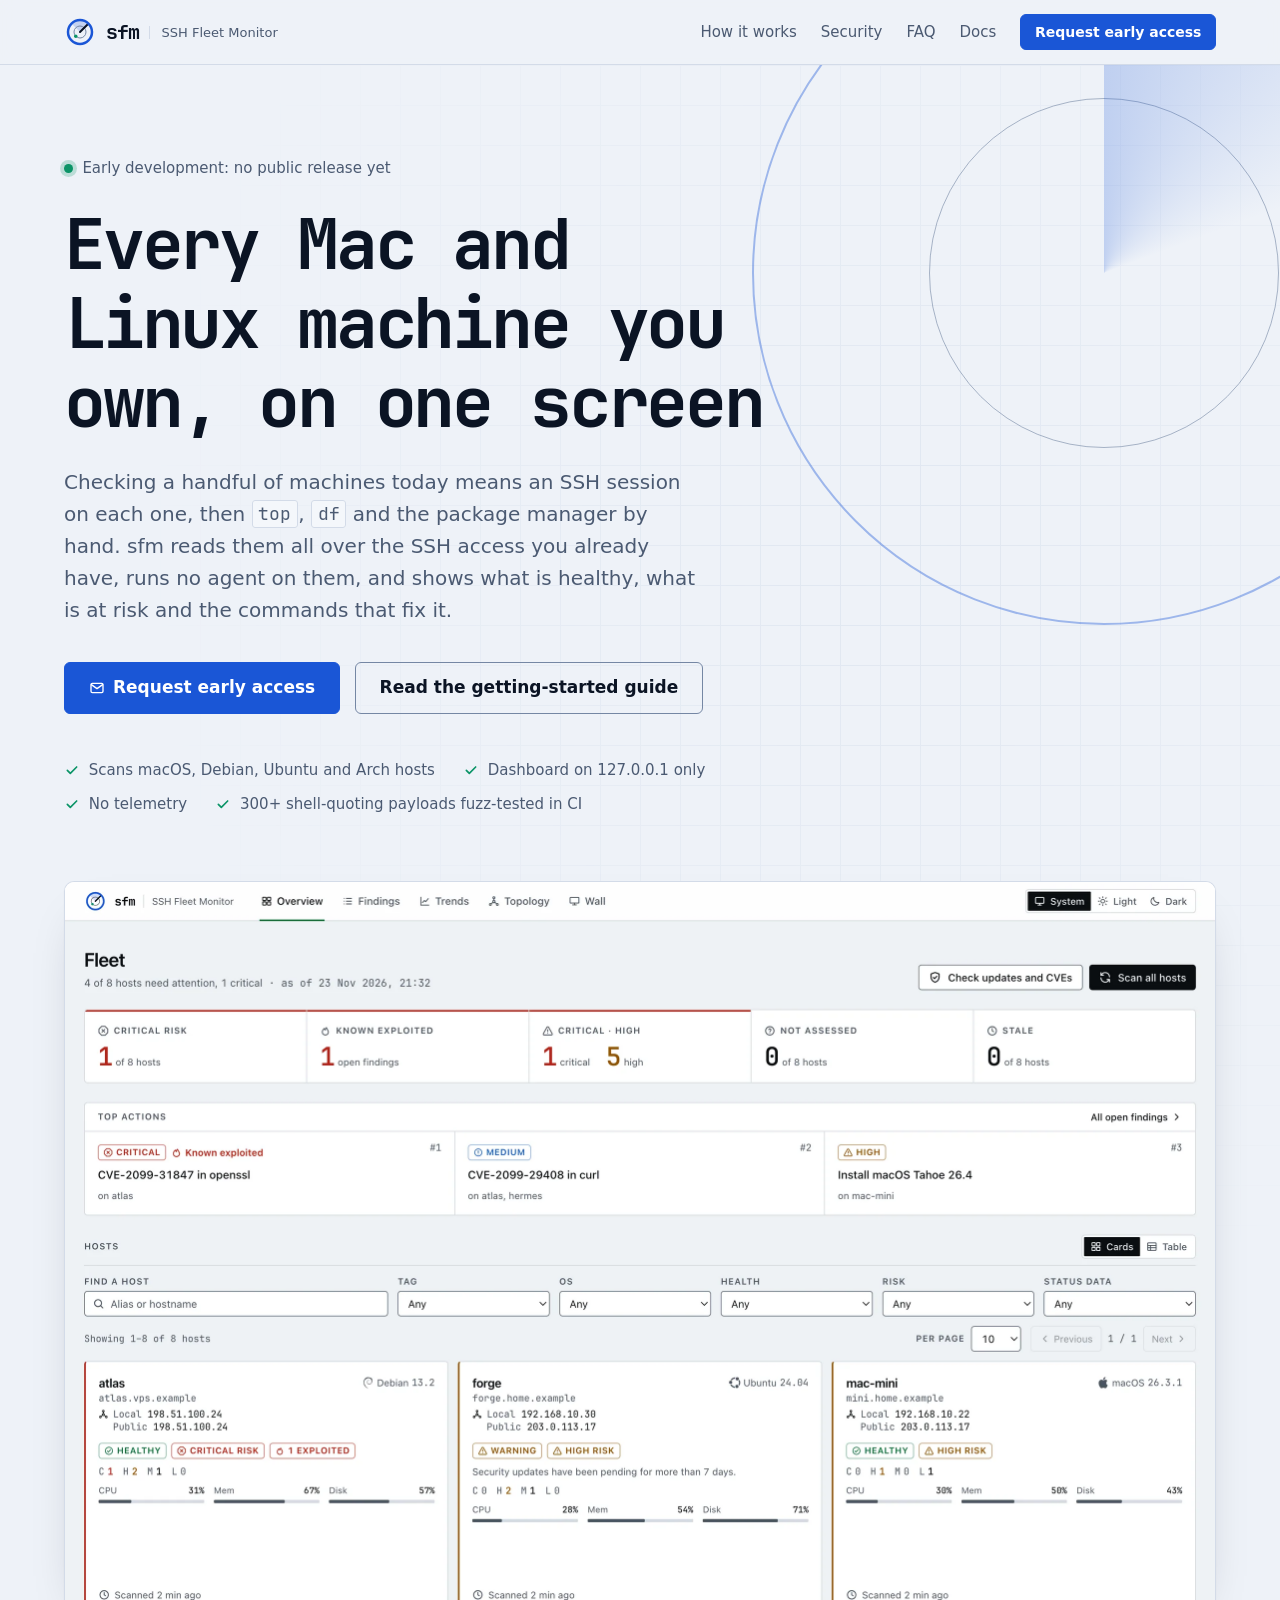
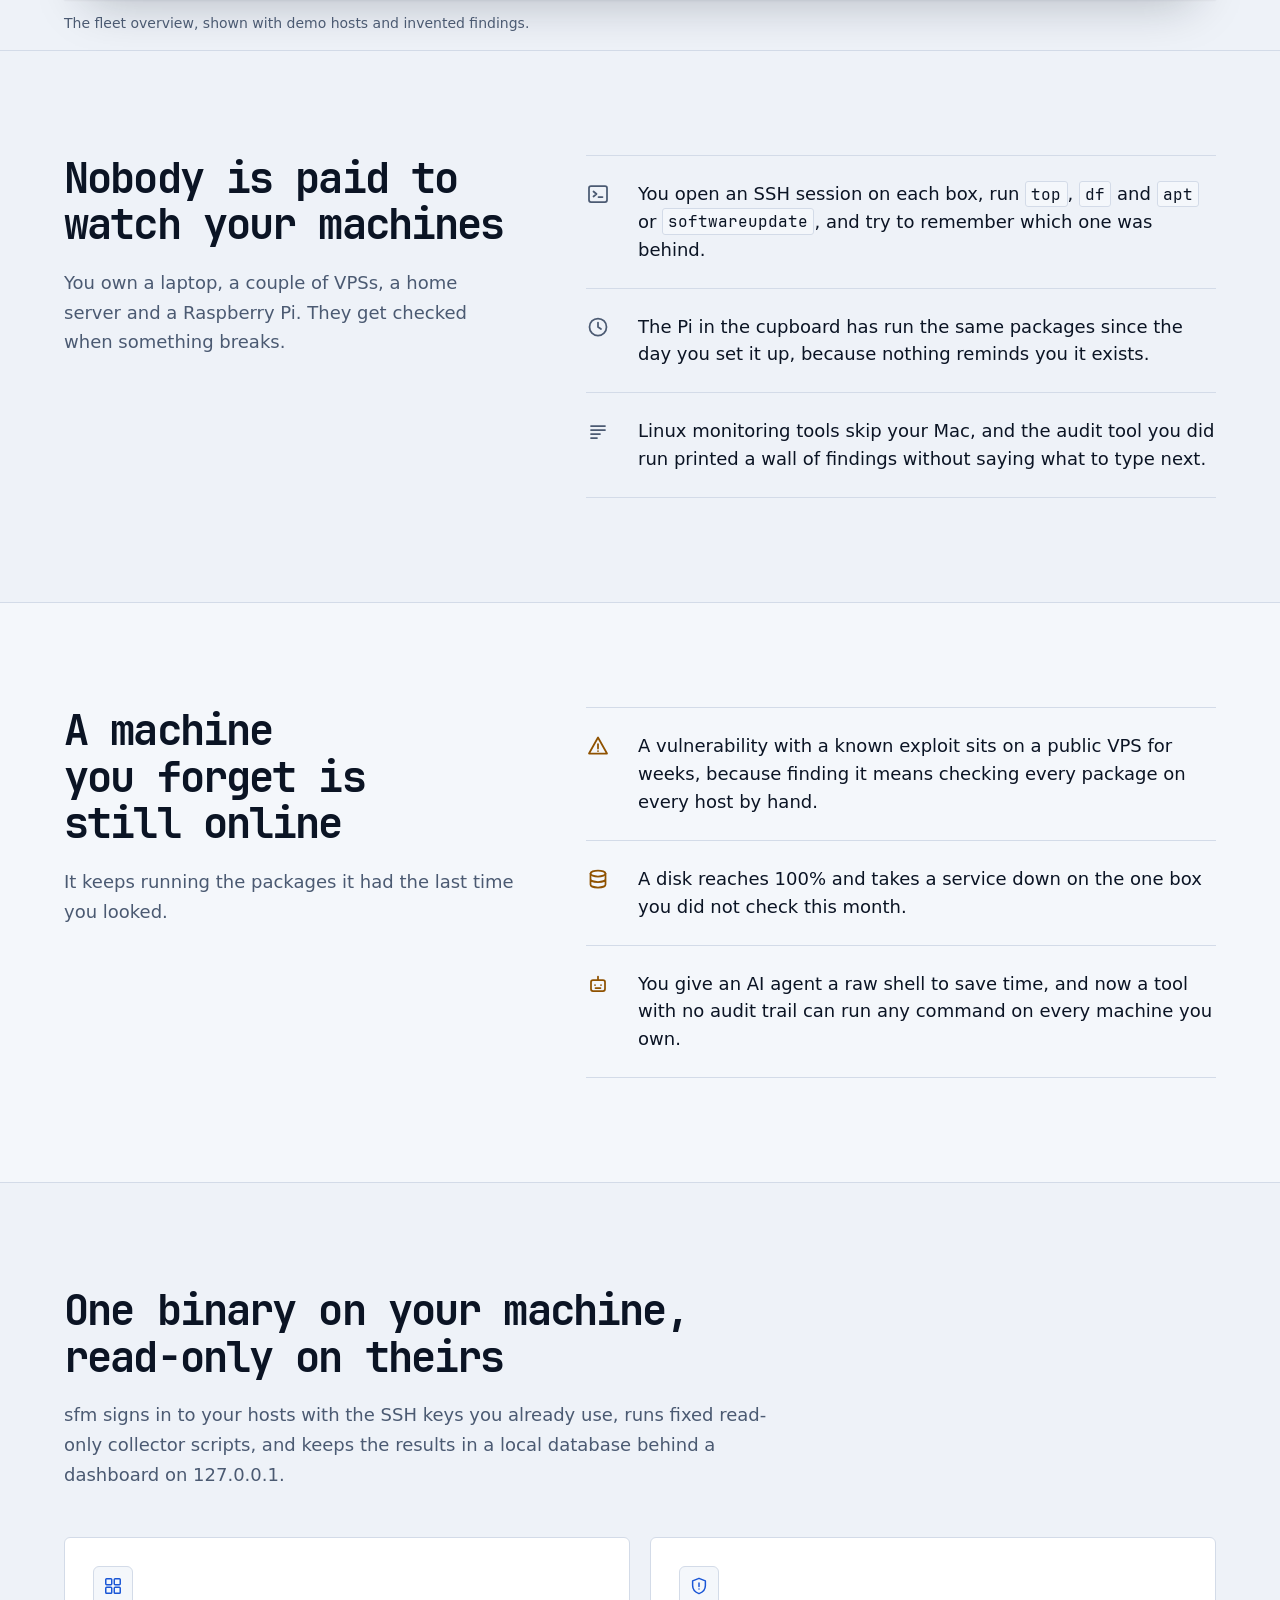
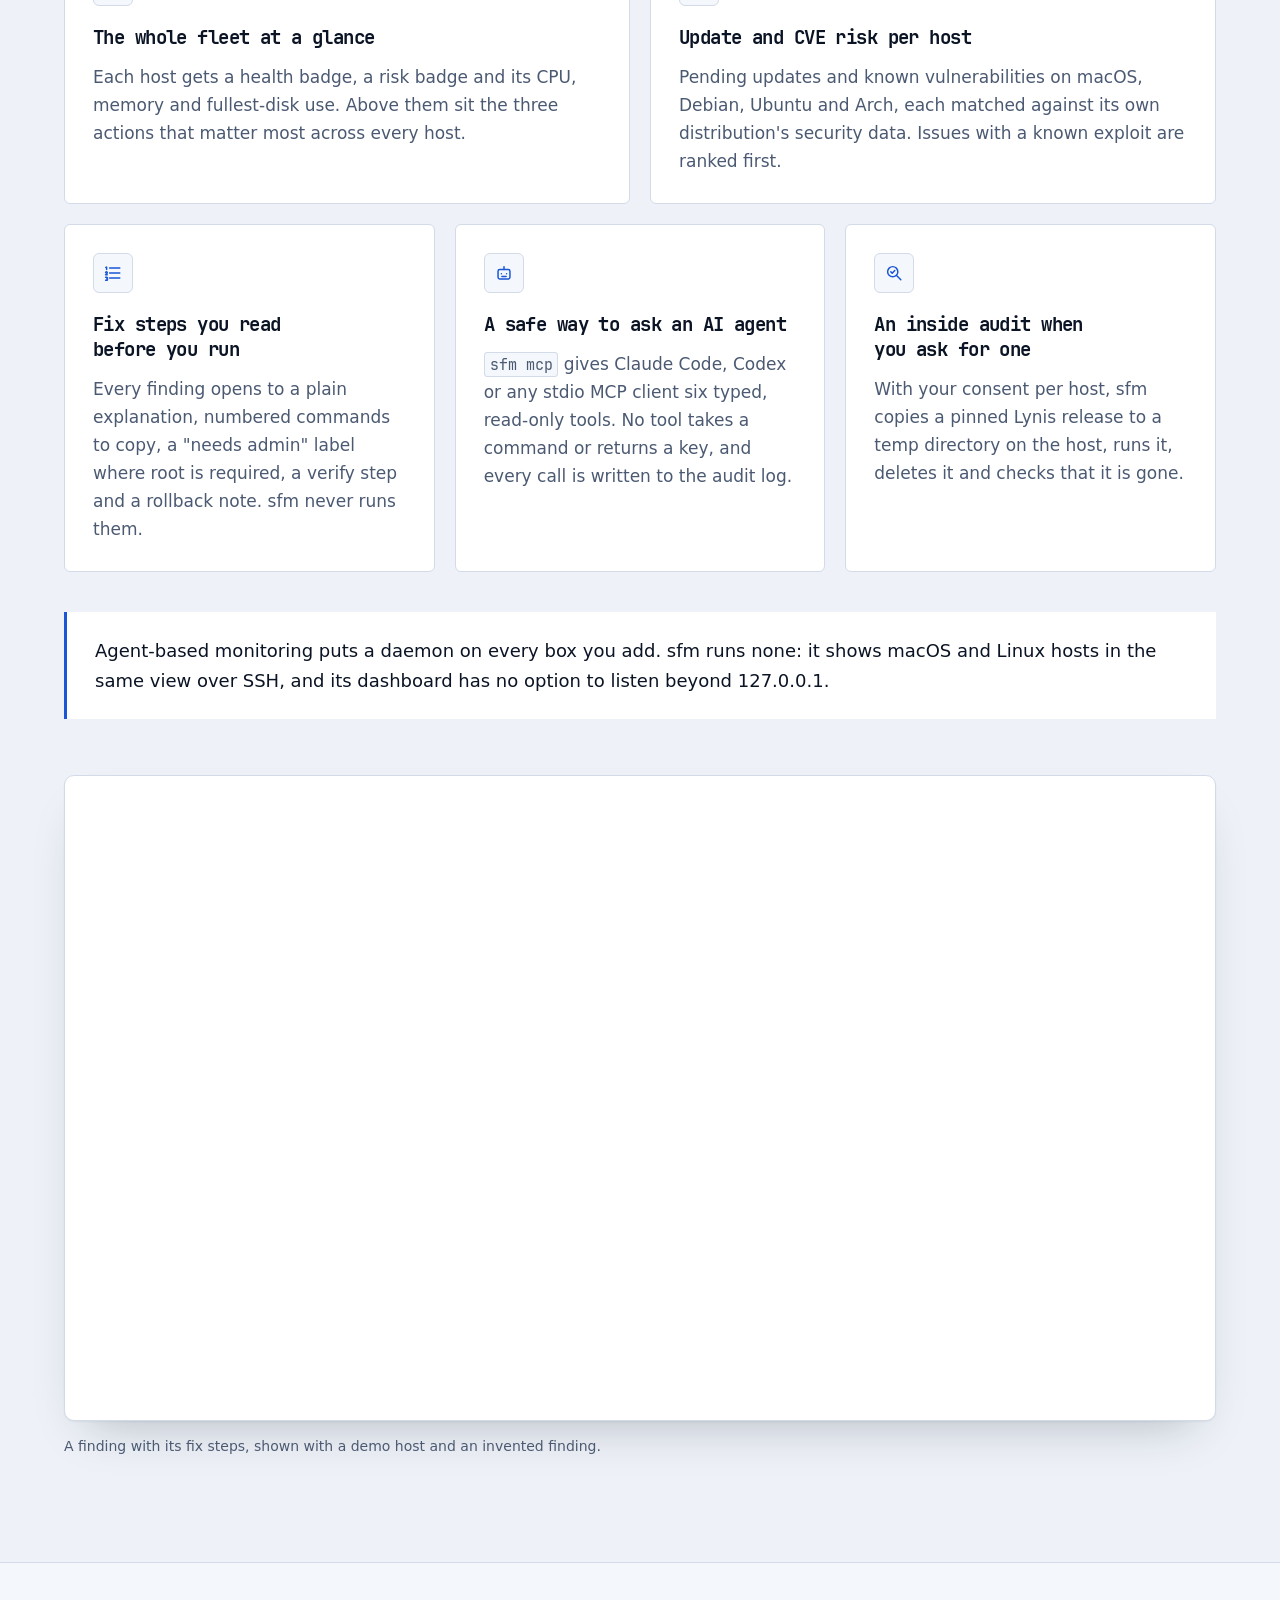
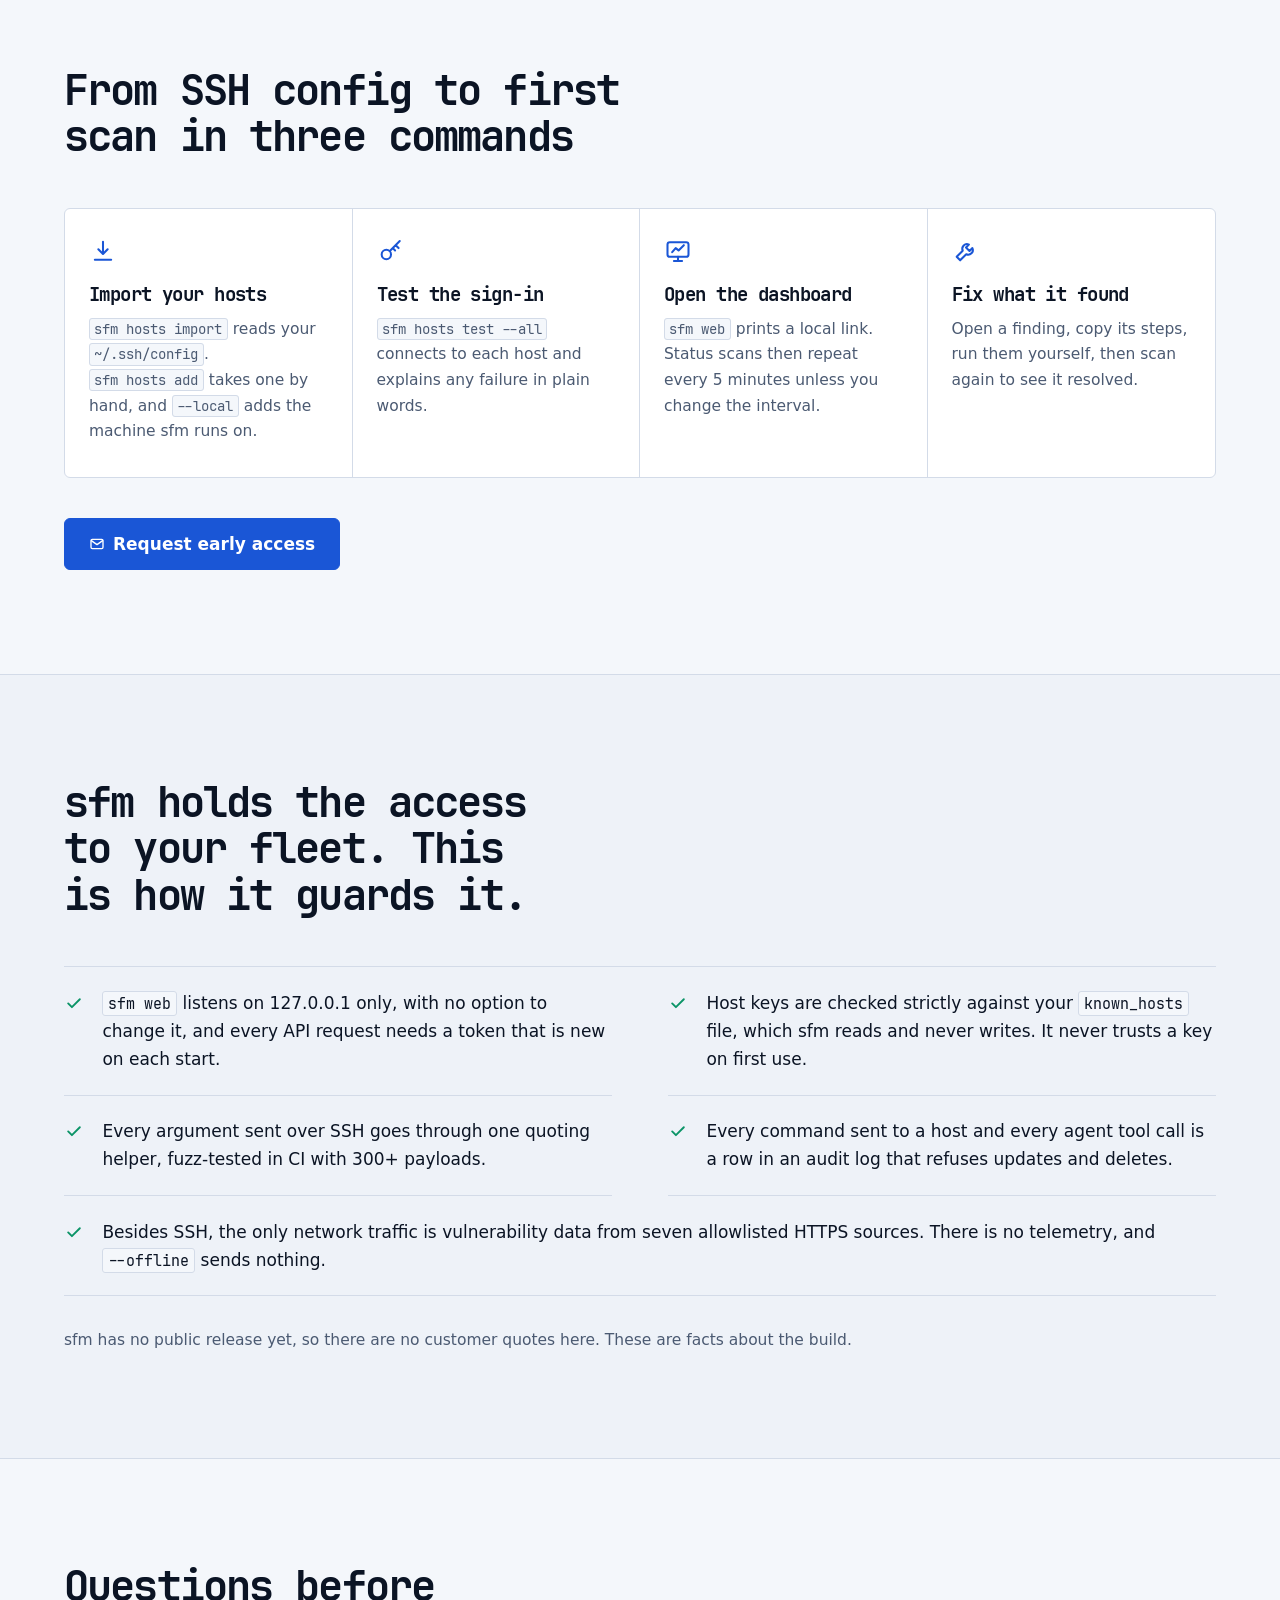
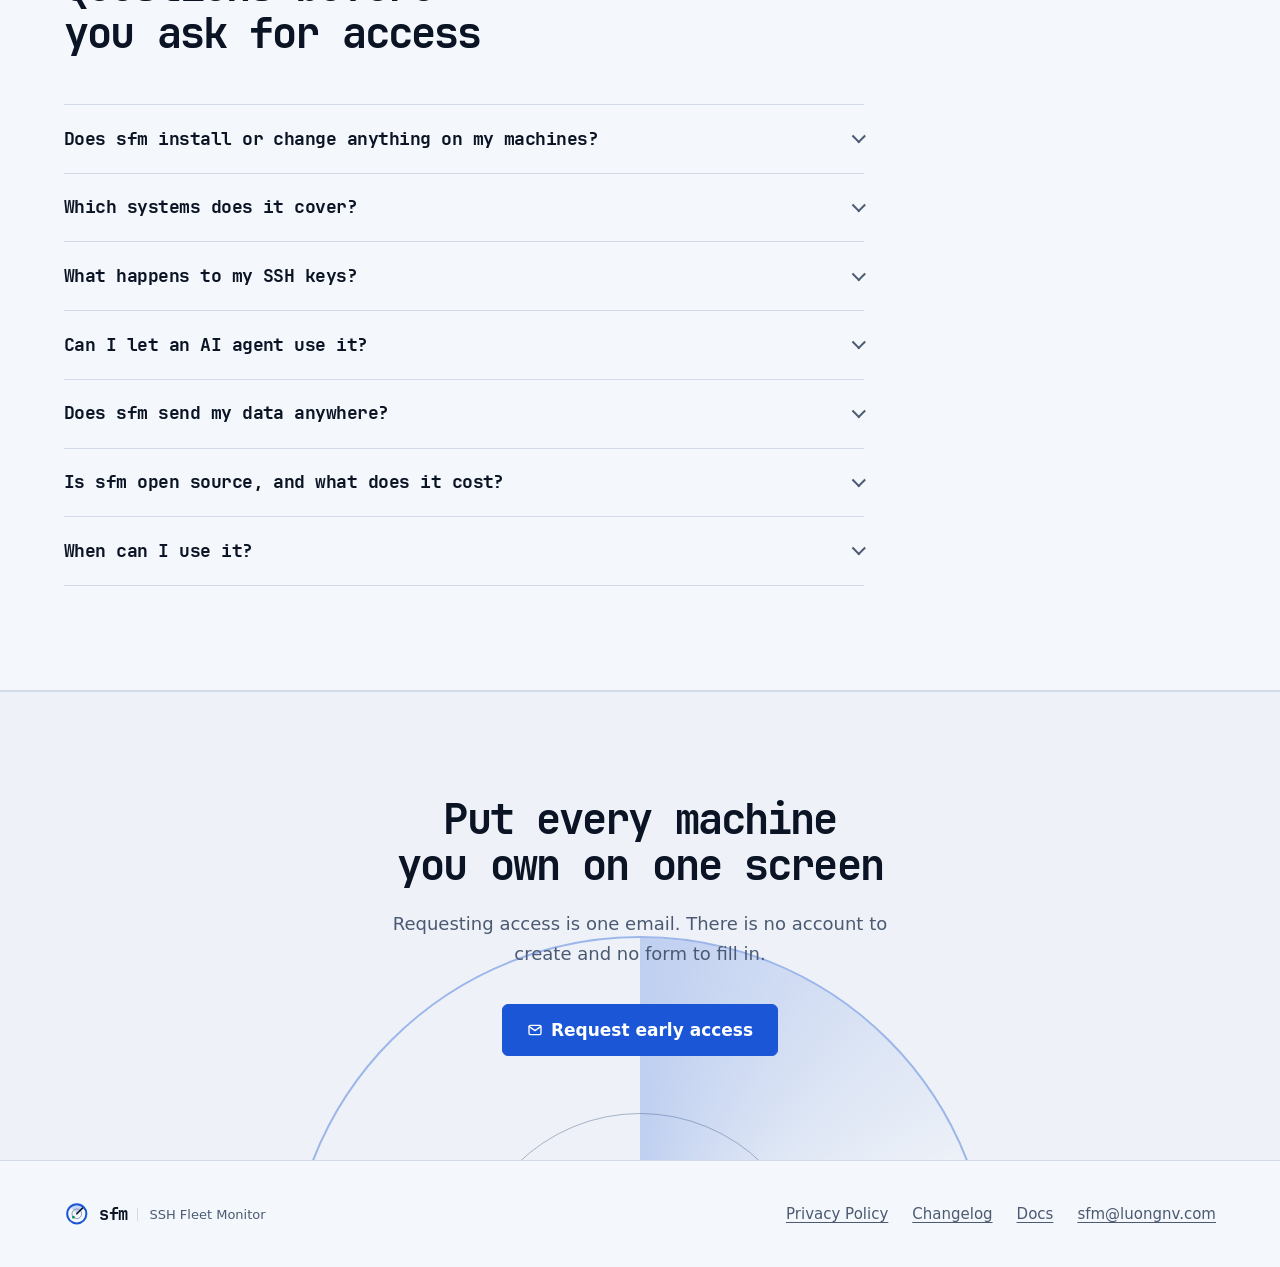
==== commit d66a0821: "feat: show the dashboard on the landing page Add two screenshots that follow the visitor's theme: th" ====
--- a/site/index.html
+++ b/site/index.html
@@ -66,7 +66,15 @@
 <li><svg viewBox="0 0 24 24" aria-hidden="true" focusable="false"><path d="m5 12.5 4.5 4.5L19 7.5"/></svg>300+ shell-quoting payloads fuzz-tested in CI</li>
 </ul>
 </div>
-
+<div class="hero-shot"><figure class="shot">
+<div class="shot-frame">
+<picture>
+<source media="(prefers-color-scheme: dark)" srcset="assets/shots/overview-dark.webp" type="image/webp">
+<img src="assets/shots/overview-light.webp" width="2304" height="1440" alt="The sfm fleet overview: a status strip, the top three actions and one card per host with its health badge, risk badge and CPU, memory and disk meters." fetchpriority="high">
+</picture>
+</div>
+<figcaption>The fleet overview, shown with demo hosts and invented findings.</figcaption>
+</figure></div>
 </div>
 <div class="hero-base"></div>
 </section>
@@ -133,7 +141,17 @@
 </article>
 </div>
 <p class="versus">Agent-based monitoring puts a daemon on every box you add. sfm runs none: it shows macOS and Linux hosts in the same view over SSH, and its dashboard has no option to listen beyond 127.0.0.1.</p>
-
+<div class="shot-wide">
+<figure class="shot">
+<div class="shot-frame">
+<picture>
+<source media="(prefers-color-scheme: dark)" srcset="assets/shots/fix-dark.webp" type="image/webp">
+<img src="assets/shots/fix-light.webp" width="2304" height="1290" alt="A critical finding open in sfm: a plain explanation, why it matters, five numbered fix steps with commands to copy and needs-admin labels, a check step and an undo note." loading="lazy" decoding="async">
+</picture>
+</div>
+<figcaption>A finding with its fix steps, shown with a demo host and an invented finding.</figcaption>
+</figure>
+</div>
 </div>
 </section>
 
--- a/site/assets/css/site.css
+++ b/site/assets/css/site.css
@@ -634,10 +634,7 @@
   font-size: 1.125rem;
 }
 
-.shot-pair {
-  display: grid;
-  grid-template-columns: minmax(0, 1fr) minmax(0, 1fr);
-  gap: 1.5rem;
+.shot-wide {
   margin-top: 3.5rem;
 }
 
@@ -1147,8 +1144,7 @@
   }
 
   .steps,
-  .guards,
-  .shot-pair {
+  .guards {
     grid-template-columns: minmax(0, 1fr);
   }
 
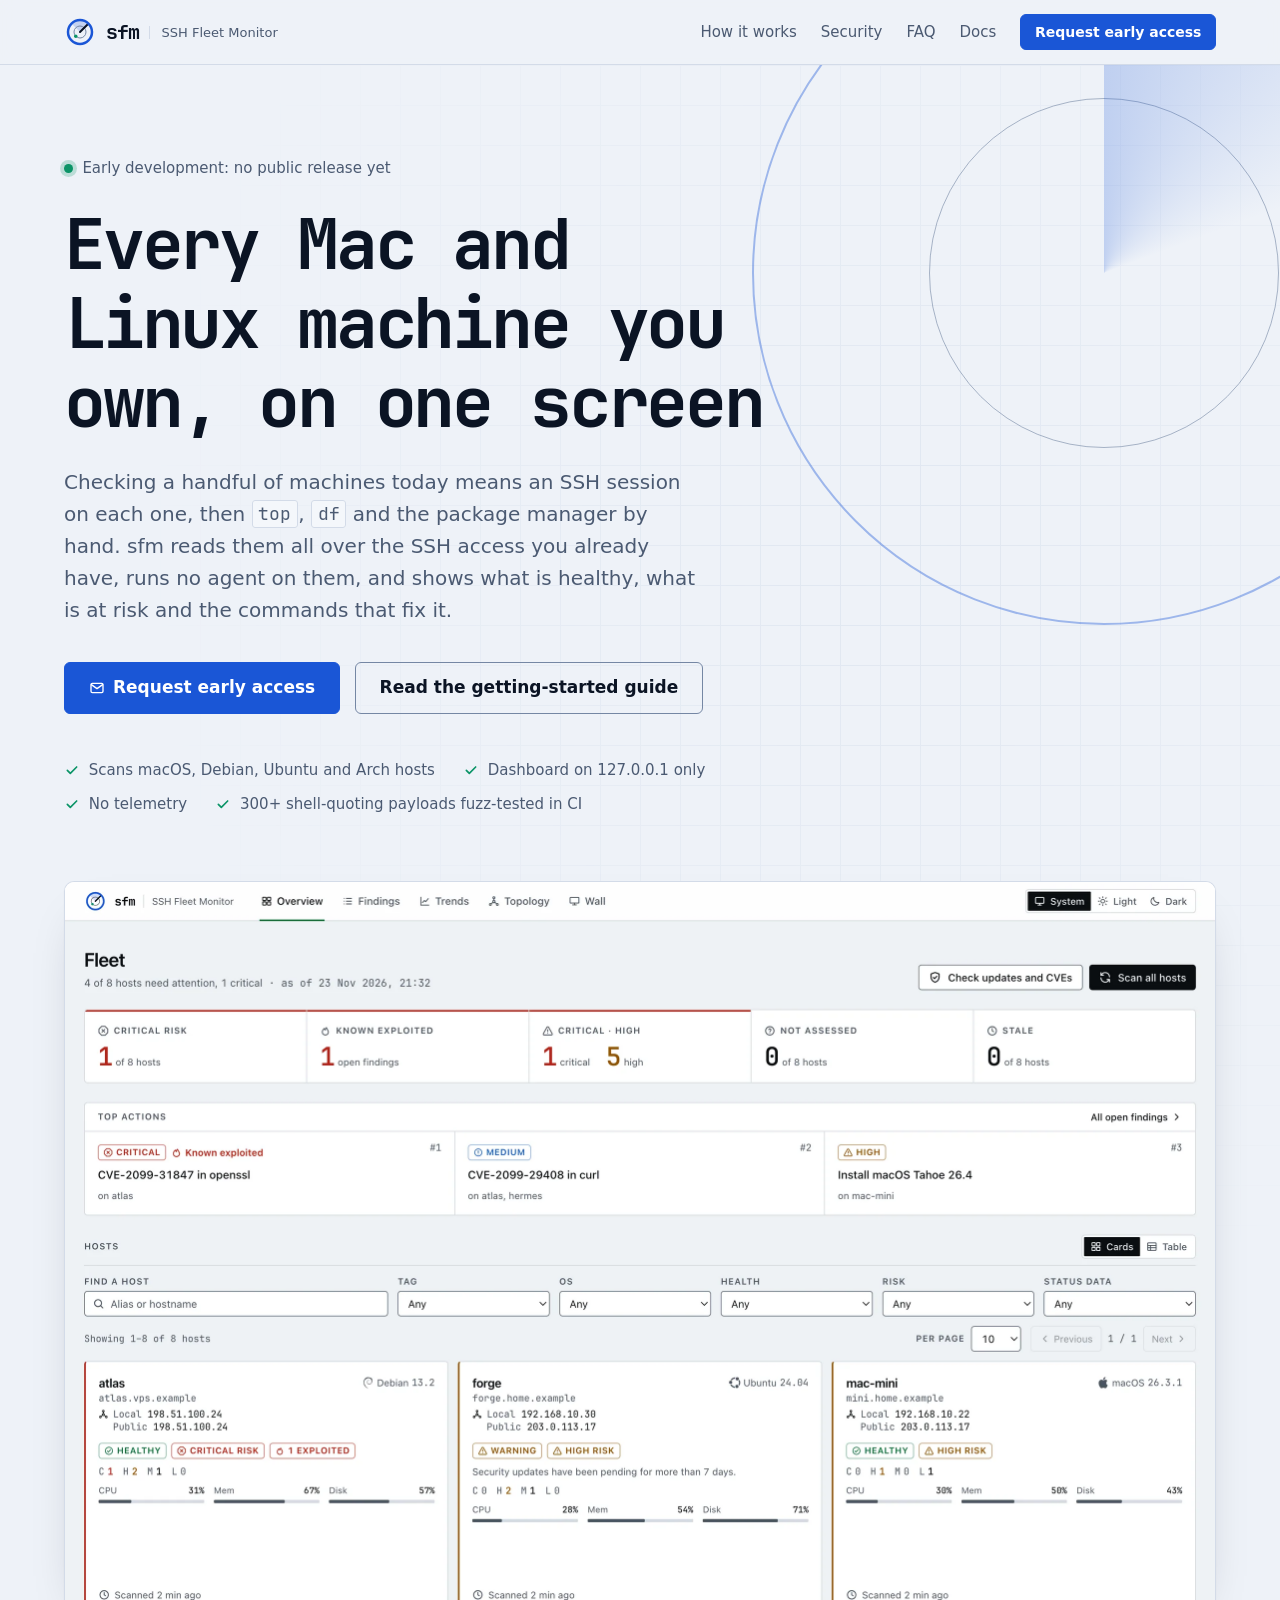
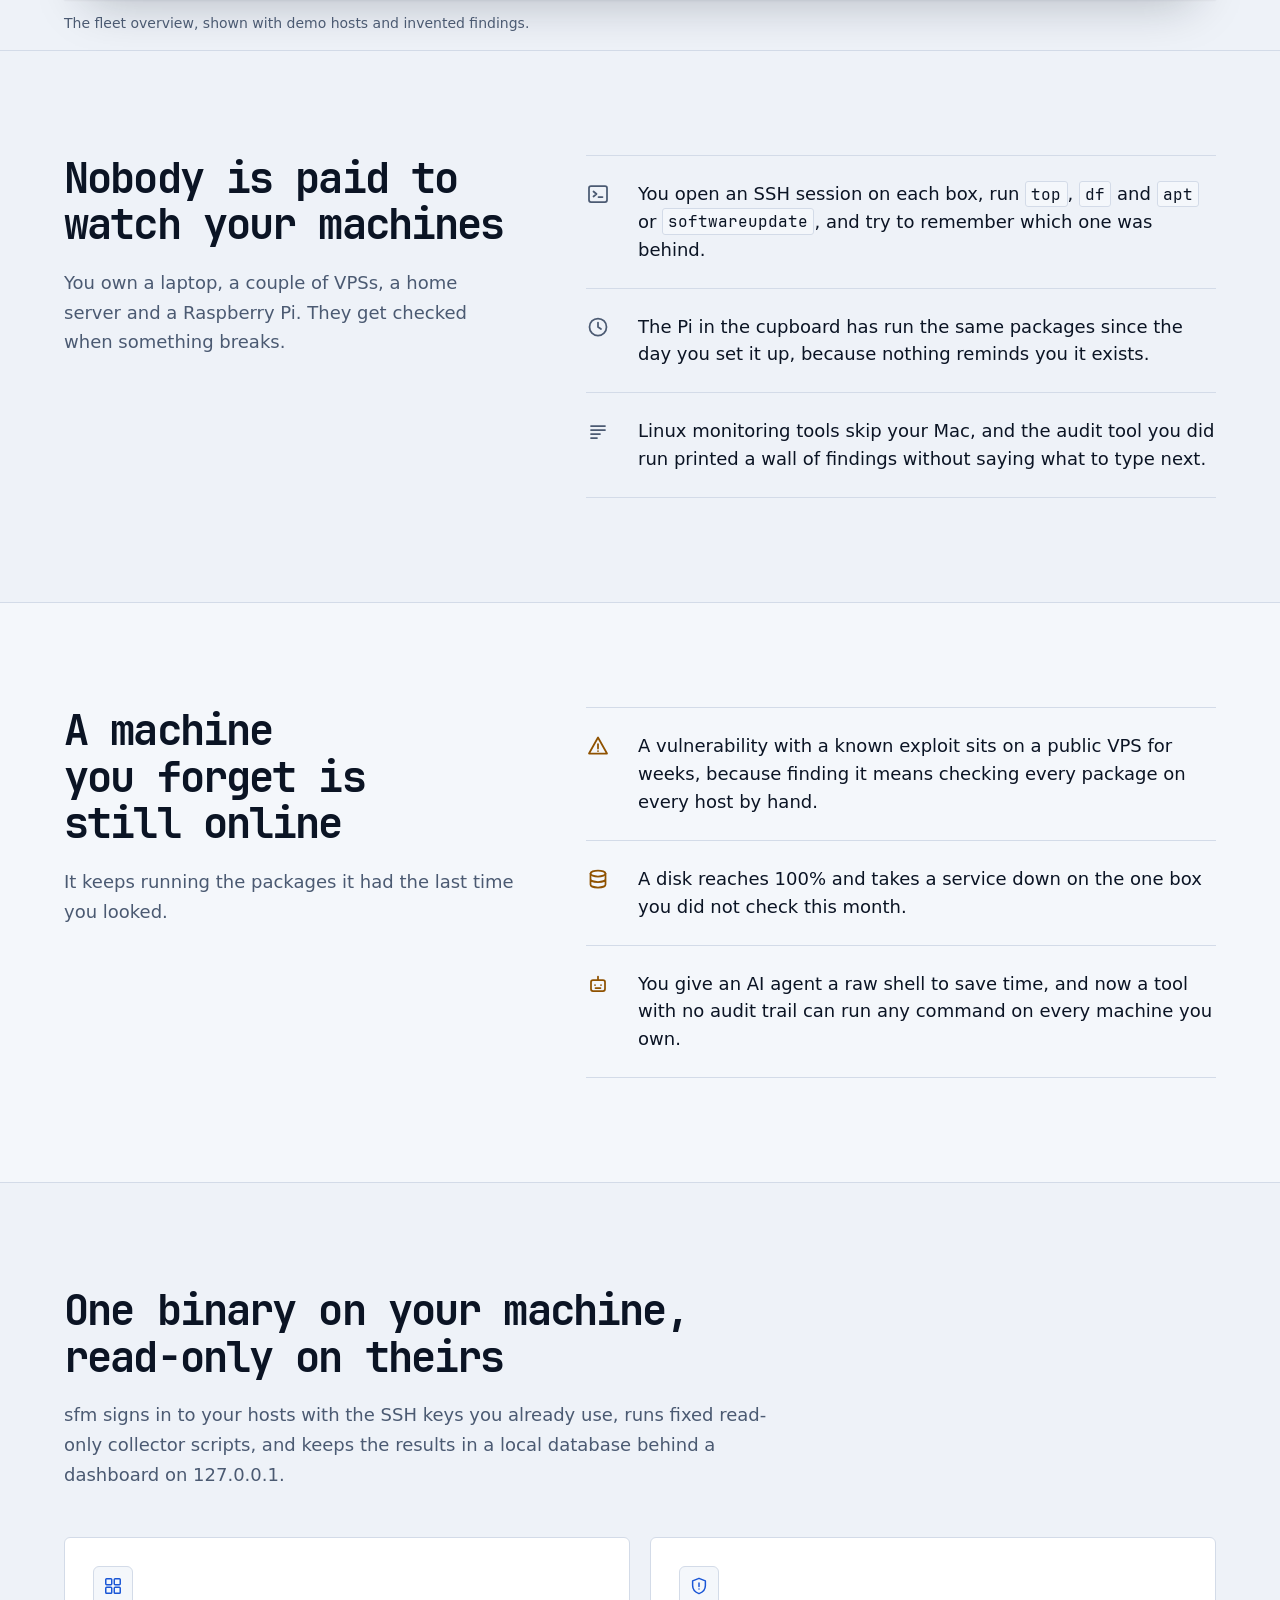
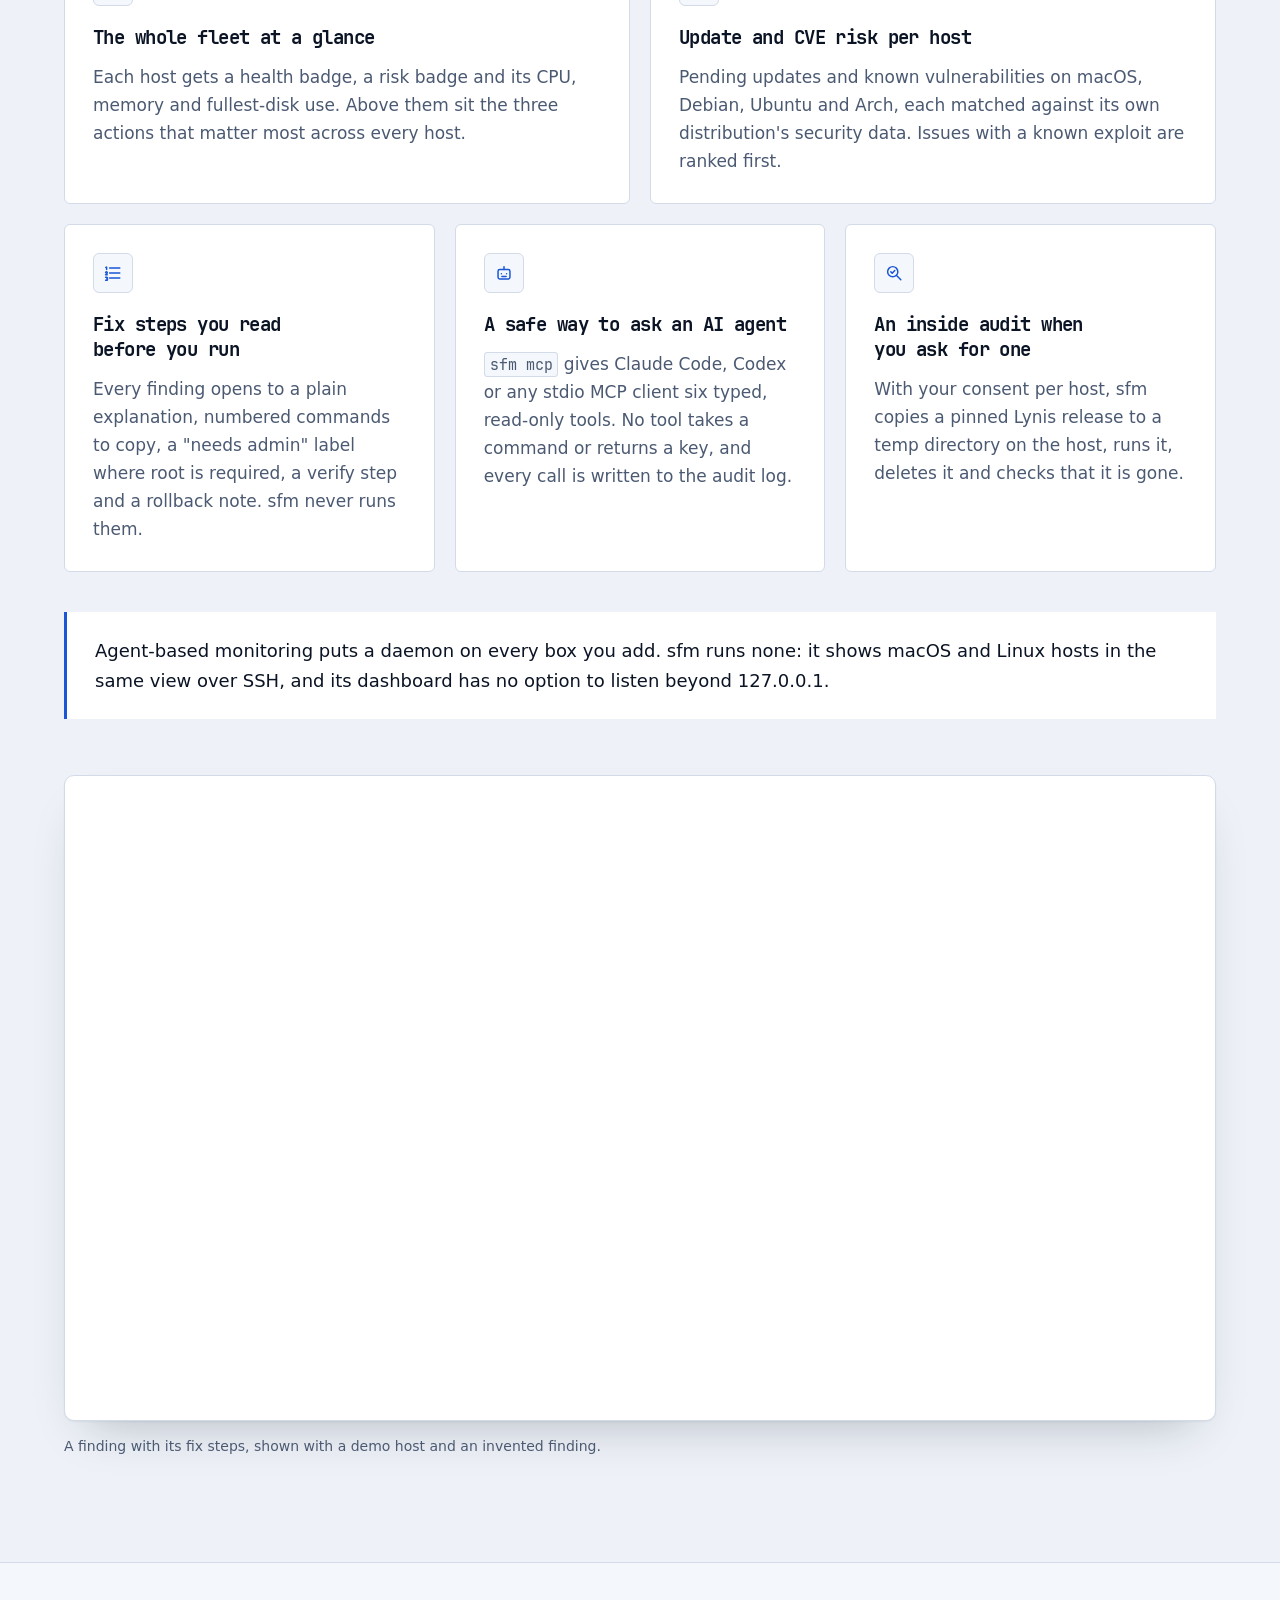
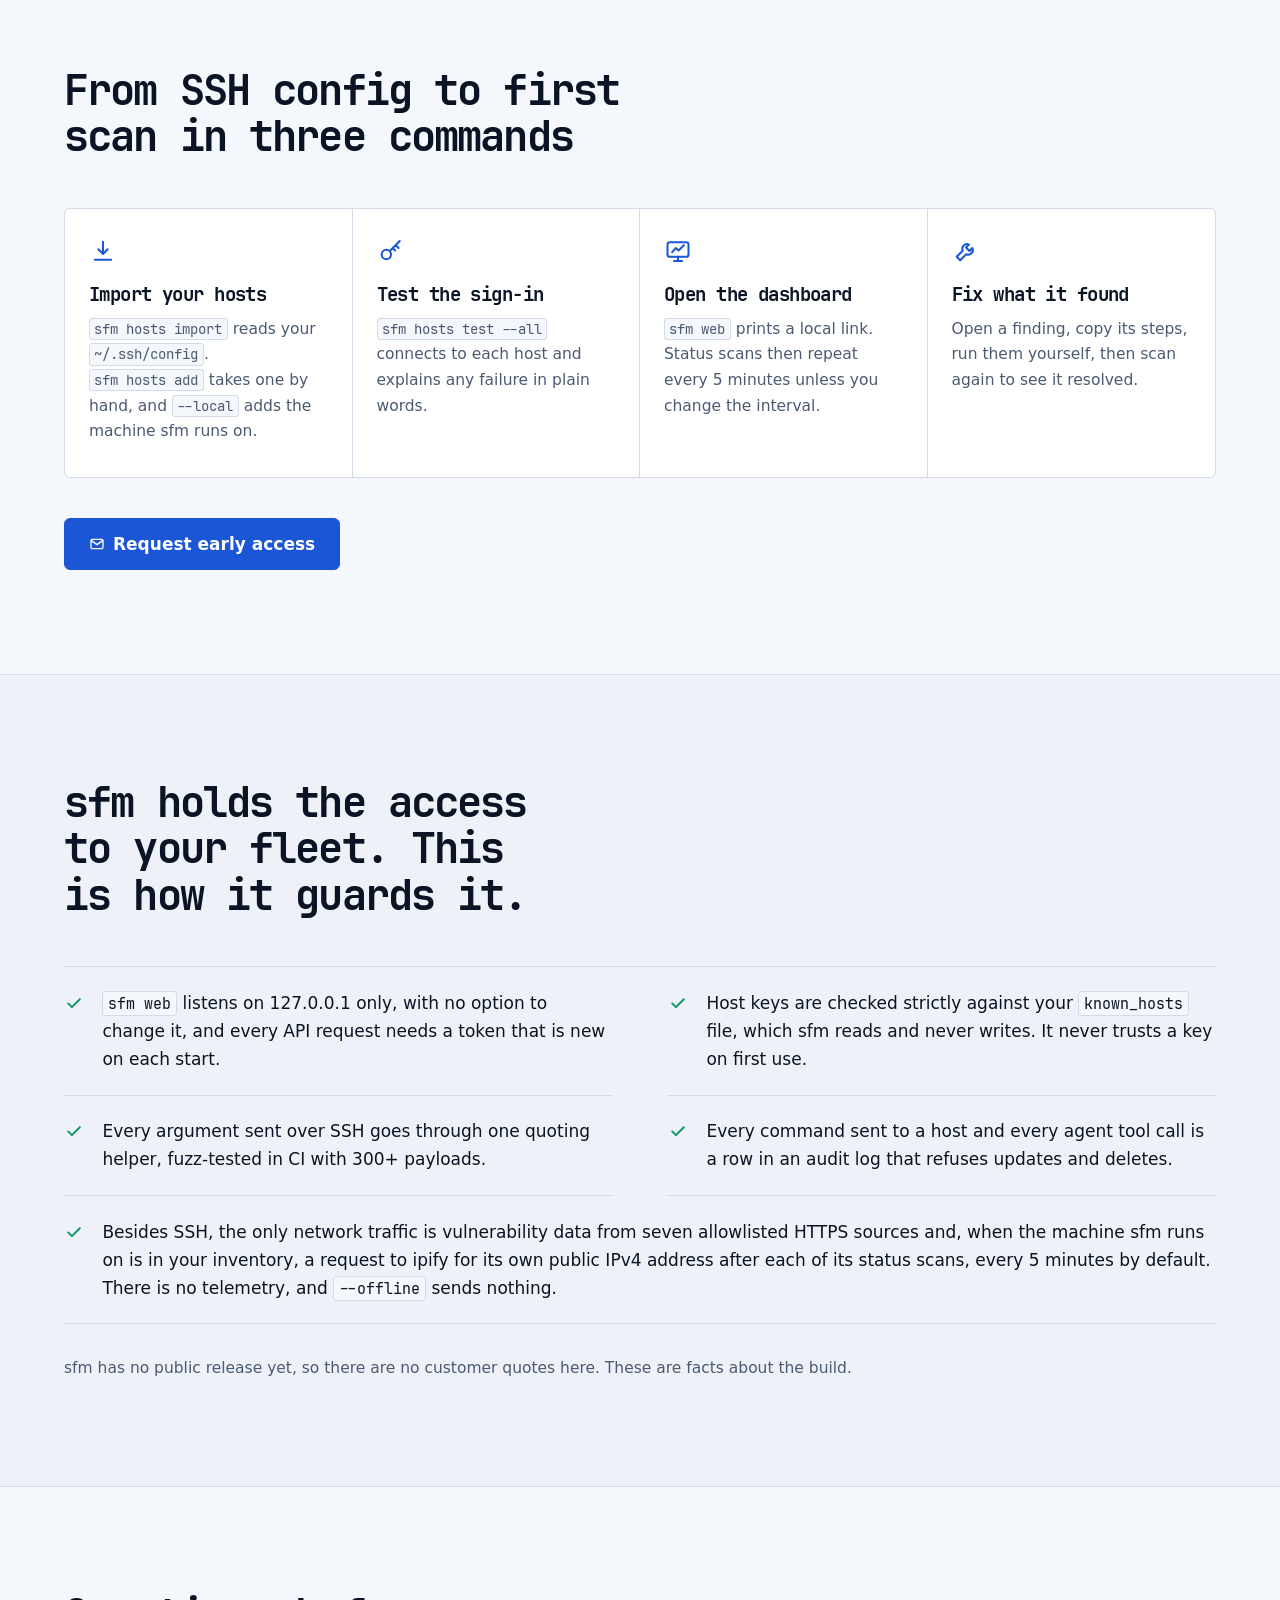
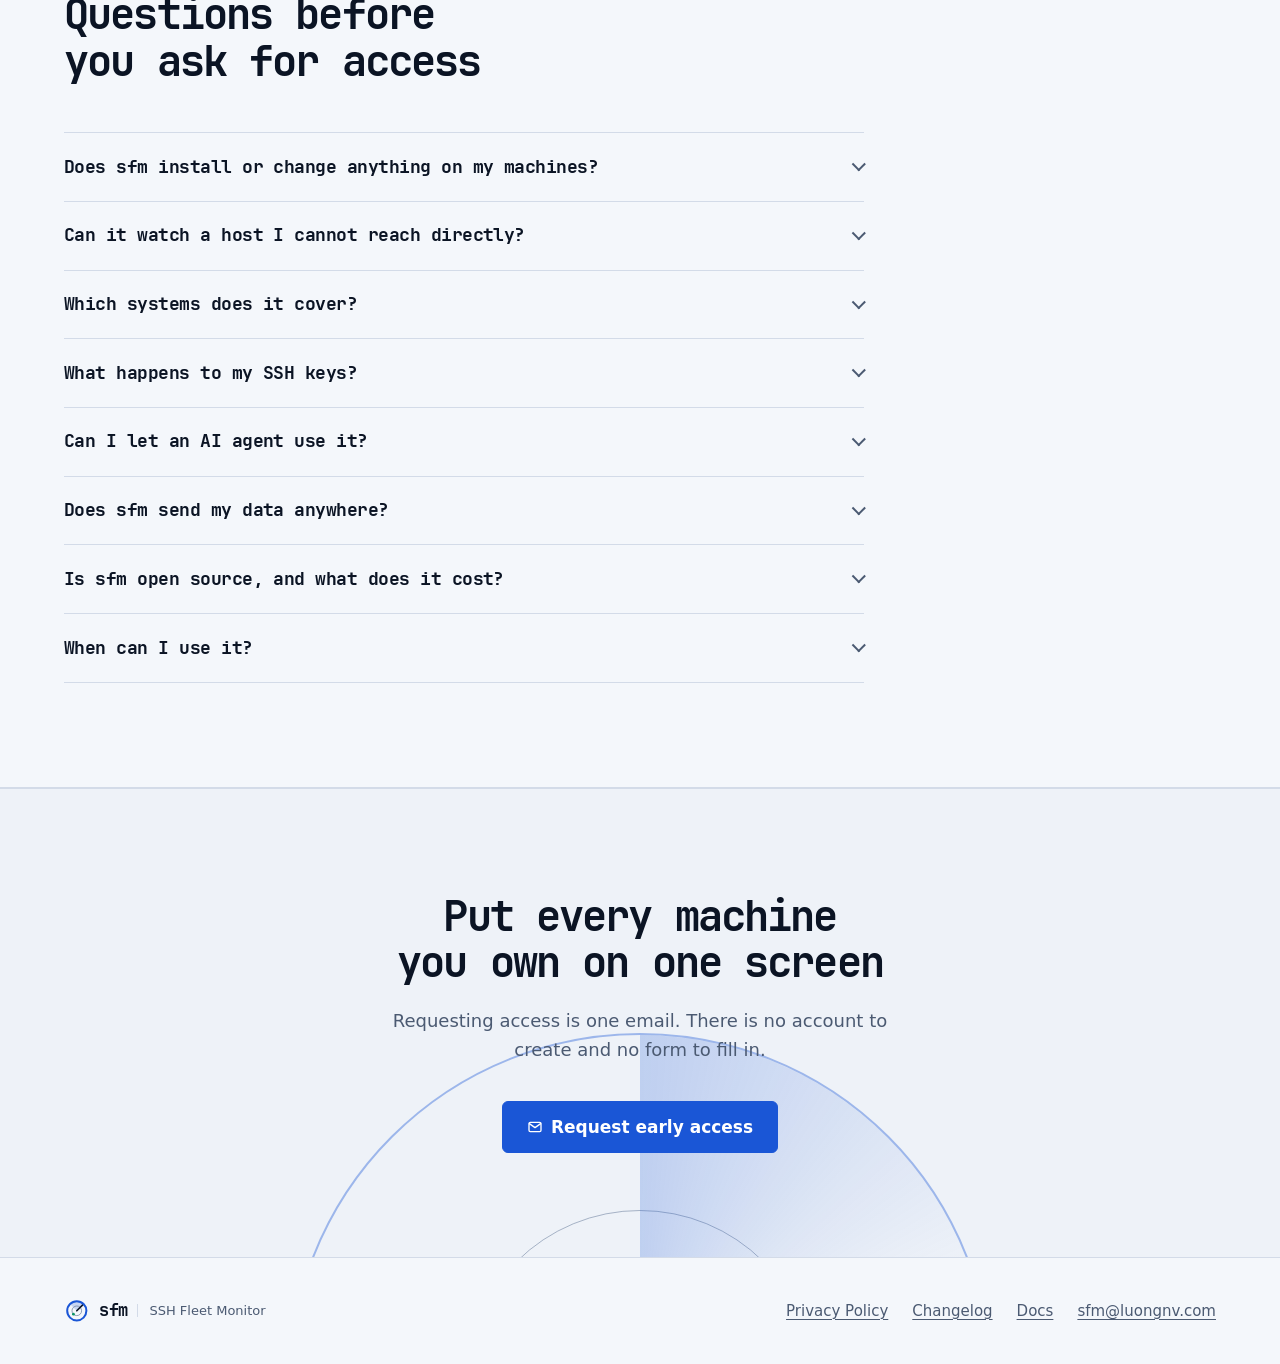
==== commit fdd9da9c: "docs: cover relay mode and the ipify public IP lookup The privacy policy, the landing page and the d" ====
--- a/site/index.html
+++ b/site/index.html
@@ -190,7 +190,7 @@
 <li><svg viewBox="0 0 24 24" aria-hidden="true" focusable="false"><path d="m5 12.5 4.5 4.5L19 7.5"/></svg><span>Host keys are checked strictly against your <code>known_hosts</code> file, which sfm reads and never writes. It never trusts a key on first use.</span></li>
 <li><svg viewBox="0 0 24 24" aria-hidden="true" focusable="false"><path d="m5 12.5 4.5 4.5L19 7.5"/></svg><span>Every argument sent over SSH goes through one quoting helper, fuzz-tested in CI with 300+ payloads.</span></li>
 <li><svg viewBox="0 0 24 24" aria-hidden="true" focusable="false"><path d="m5 12.5 4.5 4.5L19 7.5"/></svg><span>Every command sent to a host and every agent tool call is a row in an audit log that refuses updates and deletes.</span></li>
-<li><svg viewBox="0 0 24 24" aria-hidden="true" focusable="false"><path d="m5 12.5 4.5 4.5L19 7.5"/></svg><span>Besides SSH, the only network traffic is vulnerability data from seven allowlisted HTTPS sources. There is no telemetry, and <code>--offline</code> sends nothing.</span></li>
+<li><svg viewBox="0 0 24 24" aria-hidden="true" focusable="false"><path d="m5 12.5 4.5 4.5L19 7.5"/></svg><span>Besides SSH, the only network traffic is vulnerability data from seven allowlisted HTTPS sources and, when the machine sfm runs on is in your inventory, a request to ipify for its own public IPv4 address after each of its status scans, every 5 minutes by default. There is no telemetry, and <code>--offline</code> sends nothing.</span></li>
 </ul>
 <p class="note">sfm has no public release yet, so there are no customer quotes here. These are facts about the build.</p>
 </div>
@@ -204,7 +204,11 @@
 <div class="faq">
 <details>
 <summary>Does sfm install or change anything on my machines?</summary>
-<p>No agent, no daemon and no changes. Status and risk scans run fixed read-only scripts over SSH and write no files of their own on the host. Fix steps are text to copy: sfm never runs them. The optional Lynis audit is the one exception. It needs your consent per host, runs from a temp directory and removes it afterwards.</p>
+<p>No agent and no daemon. Status and risk scans run fixed read-only scripts over SSH and write no files of their own on the host; on a Mac with Homebrew, the risk scan's <code>brew outdated</code> may refresh Homebrew's own cache. If you make a host a relay, each status scan of it also runs <code>sfm relay export</code>, which adds one row to that host's own sfm audit log; a relay is a machine where you chose to install and run sfm yourself. Fix steps are text to copy: sfm never runs them. The optional Lynis audit is the one exception. It needs your consent per host, runs from a temp directory and removes it afterwards.</p>
+</details>
+<details>
+<summary>Can it watch a host I cannot reach directly?</summary>
+<p>Yes, in two ways. <code>sfm hosts add --jump</code> connects through one or more SSH jump hosts. If the host is only reachable from another machine that runs sfm too, make that machine a relay with <code>sfm hosts relay</code>: your sfm then shows its hosts as reached through it, without connecting to them or holding their keys. Relays can chain, up to 8 deep.</p>
 </details>
 <details>
 <summary>Which systems does it cover?</summary>
@@ -220,7 +224,7 @@
 </details>
 <details>
 <summary>Does sfm send my data anywhere?</summary>
-<p>There is no telemetry and no hosted service. <code>sfm web</code> downloads vulnerability data from seven allowlisted sources. One of them, OSV.dev, receives CVE IDs only, never a package, version or hostname. <code>sfm web --offline</code> uses cached data and sends nothing.</p>
+<p>There is no telemetry and no hosted service. <code>sfm web</code> downloads vulnerability data from seven allowlisted sources. One of them, OSV.dev, receives CVE IDs only, never a package, version or hostname. If you added the machine sfm runs on, <code>sfm web</code> also asks ipify for that machine's public IPv4 address after each of its status scans; the request carries no data. <code>sfm web --offline</code> uses cached data and sends nothing.</p>
 </details>
 <details>
 <summary>Is sfm open source, and what does it cost?</summary>
--- a/site/assets/css/site.css
+++ b/site/assets/css/site.css
@@ -1025,12 +1025,15 @@
   color: var(--muted);
 }
 
-/* ---------- Entrance: one staggered rise on load ---------- */
+/*
+ * ---------- Entrance: one staggered rise on load ----------
+ * Movement only, never opacity: a renderer that does not run animations
+ * (a link preview, a crawler's snapshot) must still see the hero text.
+ */
 
 @keyframes rise {
   from {
-    opacity: 0;
-    transform: translateY(10px);
+    transform: translateY(12px);
   }
 }
 
@@ -1129,6 +1132,19 @@
     padding-top: 3.5rem;
   }
 
+  /* Keep the scope clear of the headline on a phone. */
+  .scope {
+    width: 20rem;
+    height: 20rem;
+    top: -8rem;
+    right: -11rem;
+  }
+
+  .final .scope {
+    bottom: -14rem;
+    margin-right: -10rem;
+  }
+
   .section,
   .final {
     padding: 4.5rem 0;
